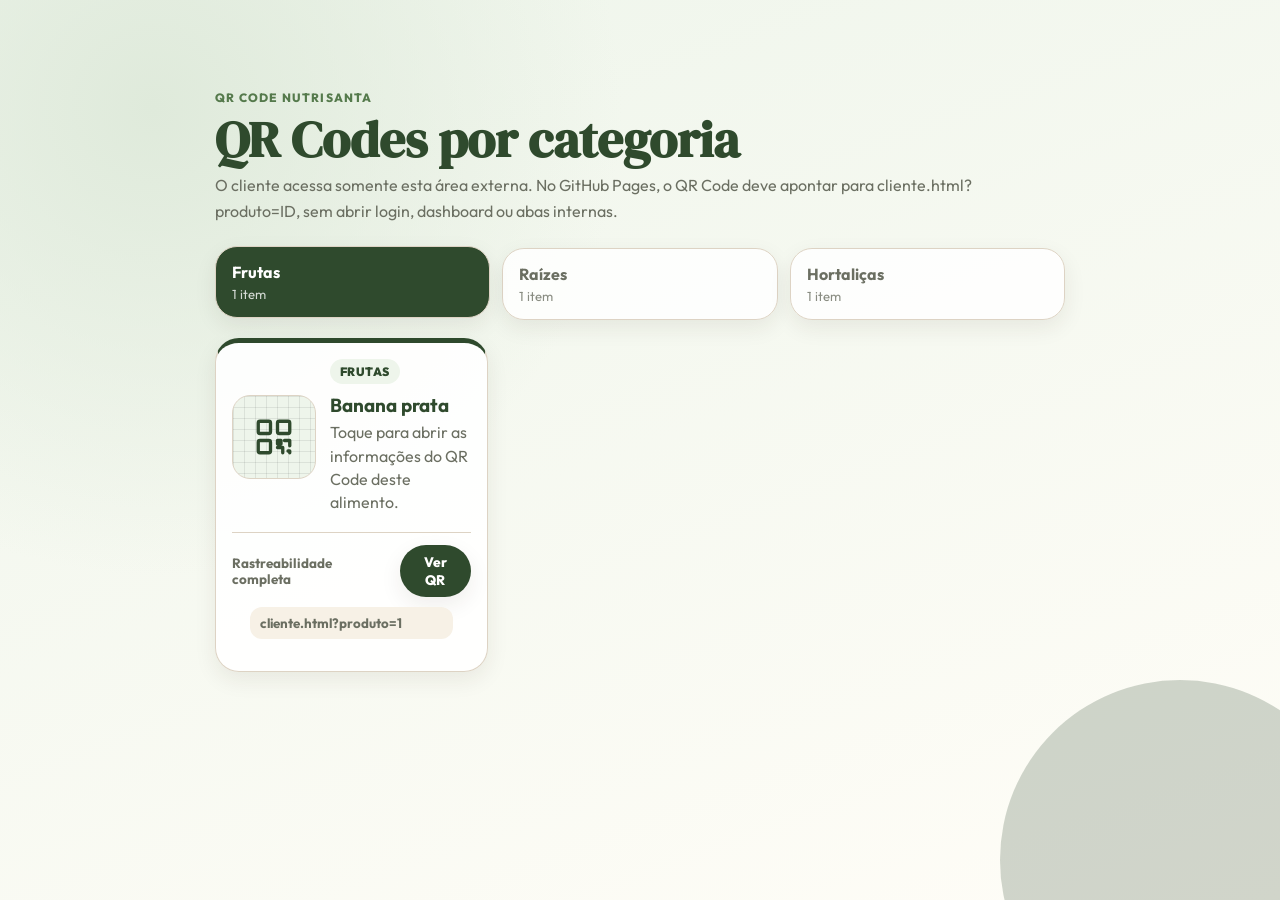
==== cliente.html @ 4ea7c249 "Add files via upload" ====
<!DOCTYPE html>
<html lang="pt-BR">
<head>
  <meta charset="UTF-8" />
  <meta name="viewport" content="width=device-width, initial-scale=1.0" />

  <title>NutriSanta | QR Code do Cliente</title>

  <link rel="preconnect" href="https://fonts.googleapis.com" />
  <link rel="preconnect" href="https://fonts.gstatic.com" crossorigin />
  <link href="https://fonts.googleapis.com/css2?family=DM+Serif+Display:ital@0;1&family=Outfit:wght@300;400;500;600;700;800&display=swap" rel="stylesheet" />

  <link rel="stylesheet" href="styles-github-final.css" />
  <script src="app-github-final.js" defer></script>
</head>

<body data-page="client">
  <!-- ÍCONES SVG INTERNOS -->
  <svg class="svg-sprite" aria-hidden="true">
    <symbol id="i-leaf" viewBox="0 0 24 24">
      <path d="M20.6 3.4C14.7 3.6 9.8 5.4 6.9 8.3c-2.4 2.4-3 5.6-1.8 8.2L3 18.6 4.4 20l2.1-2.1c2.6 1.2 5.8.6 8.2-1.8 2.9-2.9 4.7-7.8 4.9-13.7Z"/>
      <path d="M7 17c3-4 6.3-7 10.3-9.2"/>
    </symbol>

    <symbol id="i-user" viewBox="0 0 24 24">
      <path d="M20 21a8 8 0 0 0-16 0"/>
      <circle cx="12" cy="7" r="4"/>
    </symbol>

    <symbol id="i-clipboard" viewBox="0 0 24 24">
      <path d="M9 4h6a2 2 0 0 1 2 2v1h1a2 2 0 0 1 2 2v10a2 2 0 0 1-2 2H6a2 2 0 0 1-2-2V9a2 2 0 0 1 2-2h1V6a2 2 0 0 1 2-2Z"/>
      <path d="M9 4h6v4H9Z"/>
      <path d="M8 13h8M8 17h5"/>
    </symbol>

    <symbol id="i-store" viewBox="0 0 24 24">
      <path d="M4 10h16"/>
      <path d="M5 10l1-6h12l1 6"/>
      <path d="M6 10v10h12V10"/>
      <path d="M9 20v-6h6v6"/>
    </symbol>

    <symbol id="i-dashboard" viewBox="0 0 24 24">
      <rect x="3" y="3" width="8" height="8" rx="2"/>
      <rect x="13" y="3" width="8" height="5" rx="2"/>
      <rect x="13" y="10" width="8" height="11" rx="2"/>
      <rect x="3" y="13" width="8" height="8" rx="2"/>
    </symbol>

    <symbol id="i-plus" viewBox="0 0 24 24">
      <path d="M12 5v14M5 12h14"/>
    </symbol>

    <symbol id="i-book" viewBox="0 0 24 24">
      <path d="M4 19.5A2.5 2.5 0 0 1 6.5 17H20"/>
      <path d="M4 4.5A2.5 2.5 0 0 1 6.5 2H20v20H6.5A2.5 2.5 0 0 1 4 19.5Z"/>
    </symbol>

    <symbol id="i-check" viewBox="0 0 24 24">
      <path d="m20 6-11 11-5-5"/>
    </symbol>

    <symbol id="i-search" viewBox="0 0 24 24">
      <circle cx="11" cy="11" r="8"/>
      <path d="m21 21-4.3-4.3"/>
    </symbol>

    <symbol id="i-qr" viewBox="0 0 24 24">
      <rect x="3" y="3" width="7" height="7" rx="1"/>
      <rect x="14" y="3" width="7" height="7" rx="1"/>
      <rect x="3" y="14" width="7" height="7" rx="1"/>
      <path d="M14 14h2v2h-2ZM18 14h3v3M14 18h3v3M20 20h1v1"/>
    </symbol>

    <symbol id="i-map" viewBox="0 0 24 24">
      <path d="M21 10c0 6-9 12-9 12S3 16 3 10a9 9 0 1 1 18 0Z"/>
      <circle cx="12" cy="10" r="3"/>
    </symbol>

    <symbol id="i-edit" viewBox="0 0 24 24">
      <path d="M12 20h9"/>
      <path d="M16.5 3.5a2.1 2.1 0 0 1 3 3L7 19l-4 1 1-4Z"/>
    </symbol>

    <symbol id="i-image" viewBox="0 0 24 24">
      <rect x="3" y="5" width="18" height="14" rx="2"/>
      <circle cx="8" cy="10" r="2"/>
      <path d="m21 16-5-5L5 19"/>
    </symbol>

    <symbol id="i-arrow-left" viewBox="0 0 24 24">
      <path d="m12 19-7-7 7-7"/>
      <path d="M19 12H5"/>
    </symbol>

    <symbol id="i-upload" viewBox="0 0 24 24">
      <path d="M21 15v4a2 2 0 0 1-2 2H5a2 2 0 0 1-2-2v-4"/>
      <path d="m17 8-5-5-5 5"/>
      <path d="M12 3v12"/>
    </symbol>

    <symbol id="i-save" viewBox="0 0 24 24">
      <path d="M19 21H5a2 2 0 0 1-2-2V5a2 2 0 0 1 2-2h11l5 5v11a2 2 0 0 1-2 2Z"/>
      <path d="M17 21v-8H7v8"/>
      <path d="M7 3v5h8"/>
    </symbol>

    <symbol id="i-logout" viewBox="0 0 24 24">
      <path d="M9 21H5a2 2 0 0 1-2-2V5a2 2 0 0 1 2-2h4"/>
      <path d="m16 17 5-5-5-5"/>
      <path d="M21 12H9"/>
    </symbol>
  </svg>

  <!-- VISÃO CLIENTE / QR CODE -->
  <section id="clientView" class="screen client-view origin-tree">
    <div class="client-top-actions">
      <button type="button" id="backToAppFromClient" class="client-back-button">
        <svg><use href="#i-arrow-left"></use></svg>
        Voltar ao painel
      </button>

      <button type="button" id="backToClientList" class="client-back-button secondary hidden">
        Voltar à lista
      </button>
    </div>

    <main class="client-shell">
      <section id="clientListPanel" class="client-list-panel">
        <div class="page-heading compact-heading">
          <span class="eyebrow">QR Code NutriSanta</span>
          <h1>QR Codes por categoria</h1>
          <p>
            O cliente acessa somente esta área externa. No GitHub Pages, o QR Code deve apontar para cliente.html?produto=ID, sem abrir login, dashboard ou abas internas.
          </p>
        </div>

        <nav class="client-category-tabs" aria-label="Categorias de alimentos no mercado">
          <button type="button" class="client-category-tab active" data-client-category="Frutas">
            <strong>Frutas</strong>
            <span data-client-category-count>0 itens</span>
          </button>

          <button type="button" class="client-category-tab" data-client-category="Raízes">
            <strong>Raízes</strong>
            <span data-client-category-count>0 itens</span>
          </button>

          <button type="button" class="client-category-tab" data-client-category="Hortaliças">
            <strong>Hortaliças</strong>
            <span data-client-category-count>0 itens</span>
          </button>
        </nav>

        <div id="clientProductList" class="client-product-grid"></div>
      </section>

      <section id="clientDetailPanel" class="client-detail-panel hidden">
        <section class="client-hero">
          <div id="clientPhoto" class="client-photo"></div>

          <div>
            <span id="clientCategory" class="client-badge">Categoria</span>
            <h1 id="clientTitle">Alimento</h1>
            <p id="clientDescription">Descrição do produto selecionado.</p>
          </div>
        </section>

        <nav class="client-section-tabs">
          <button type="button" class="active" data-client-tab="info">
            Informações
          </button>

          <button type="button" data-client-tab="recipes">
            Receitas
          </button>
        </nav>

        <section id="clientInfoPanel" class="client-panel active">
          <div id="clientNutrition" class="nutrition-grid"></div>
          <div id="clientTraceability" class="trace-card"></div>
        </section>

        <section id="clientRecipesPanel" class="client-panel">
          <div id="clientRecipes" class="recipe-grid compact"></div>
        </section>
      </section>
    </main>
  </section>

  <div id="toast" class="toast hidden"></div>
</body>
</html>
---- styles-github-final.css ----
:root {
  --green-deep: #2f4a2d;
  --green: #557a4c;
  --green-soft: #dfeadb;
  --green-ghost: #eef5eb;

  --earth-deep: #6b4a2b;
  --earth: #9b6b43;
  --earth-soft: #ead7c1;
  --earth-ghost: #f6ecdf;

  --cream: #f7f1e6;
  --cream-2: #fffbf4;
  --surface: #ffffff;

  --text: #282a22;
  --muted: #6b6f62;
  --line: #ddd3c4;

  --danger: #a24035;
  --warning: #b87914;
  --success: #3f7b45;

  --shadow-sm: 0 8px 22px rgba(54, 42, 24, .08);
  --shadow-md: 0 18px 42px rgba(54, 42, 24, .13);

  --font-body: "Outfit", system-ui, sans-serif;
  --font-display: "DM Serif Display", Georgia, serif;
}

* {
  box-sizing: border-box;
}

html {
  scroll-behavior: smooth;
}

body {
  margin: 0;
  min-height: 100vh;
  font-family: var(--font-body);
  color: var(--text);
  background:
    radial-gradient(circle at top left, rgba(155, 107, 67, .18), transparent 30%),
    linear-gradient(135deg, var(--cream), #fff8ed);
}

button,
input,
select,
textarea {
  font: inherit;
}

button {
  cursor: pointer;
  border: 0;
}

textarea {
  resize: vertical;
  min-height: 118px;
}

img {
  max-width: 100%;
  display: block;
}

svg {
  width: 18px;
  height: 18px;
  fill: none;
  stroke: currentColor;
  stroke-width: 1.9;
  stroke-linecap: round;
  stroke-linejoin: round;
}

.svg-sprite {
  position: absolute;
  width: 0;
  height: 0;
  overflow: hidden;
}

.hidden {
  display: none !important;
}

.screen {
  display: none;
  min-height: 100vh;
}

.screen.active {
  display: flex;
}

.view {
  display: none;
}

.view.active {
  display: block;
}

.eyebrow {
  display: inline-block;
  color: var(--green);
  font-size: .75rem;
  letter-spacing: .1em;
  text-transform: uppercase;
  font-weight: 800;
}

.section-label {
  display: block;
  margin-bottom: 12px;
  color: var(--muted);
  font-weight: 800;
  font-size: .78rem;
  text-transform: uppercase;
  letter-spacing: .08em;
}

.btn {
  min-height: 43px;
  display: inline-flex;
  align-items: center;
  justify-content: center;
  gap: 8px;
  padding: 11px 18px;
  border-radius: 999px;
  font-weight: 800;
  transition: .2s ease;
  text-decoration: none;
}

.btn:hover {
  transform: translateY(-1px);
}

.btn-primary {
  background: var(--green-deep);
  color: #fff;
  box-shadow: var(--shadow-sm);
}

.btn-primary:hover {
  background: var(--green);
}

.btn-secondary {
  background: var(--cream);
  color: var(--green-deep);
  border: 1px solid var(--line);
}

.btn-ghost {
  background: transparent;
  color: var(--green-deep);
  border: 1px solid var(--line);
}

.btn-full {
  width: 100%;
}

.btn-sm {
  min-height: 34px;
  padding: 8px 13px;
  font-size: .86rem;
}

.icon-button {
  width: 40px;
  height: 40px;
  display: grid;
  place-items: center;
  border-radius: 50%;
  background: var(--cream);
  color: var(--text);
  font-size: 1.3rem;
}

.field {
  display: grid;
  gap: 7px;
  color: var(--muted);
  font-weight: 700;
  font-size: .88rem;
}

.field span,
.filter-label span {
  text-transform: uppercase;
  letter-spacing: .05em;
  font-size: .72rem;
}

.field input,
.field select,
.field textarea,
.form-select {
  width: 100%;
  border: 1.5px solid var(--line);
  background: var(--cream-2);
  border-radius: 14px;
  padding: 12px 14px;
  color: var(--text);
  outline: none;
  transition: .2s ease;
}

.field input:focus,
.field select:focus,
.field textarea:focus,
.form-select:focus {
  border-color: var(--green);
  box-shadow: 0 0 0 3px rgba(85, 122, 76, .16);
  background: #fff;
}

/* =========================
   LOGIN
========================= */

.login-view {
  align-items: center;
  justify-content: center;
  padding: 24px;
  background:
    radial-gradient(circle at 20% 20%, rgba(223, 234, 219, .22), transparent 32%),
    linear-gradient(145deg, #273f25, #3e6039 50%, #557a4c);
}

.login-card {
  width: min(860px, 100%);
  background: rgba(255, 255, 255, .92);
  border: 1px solid rgba(255, 255, 255, .35);
  border-radius: 34px;
  padding: 38px;
  box-shadow: var(--shadow-md);
  backdrop-filter: blur(12px);
}

.login-logo {
  text-align: center;
  max-width: 620px;
  margin: 0 auto 28px;
}

.brand-mark {
  width: 70px;
  height: 70px;
  display: inline-grid;
  place-items: center;
  margin-bottom: 16px;
  border-radius: 23px;
  background: linear-gradient(135deg, var(--green-deep), var(--green));
  color: #fff;
  box-shadow: var(--shadow-sm);
}

.brand-mark svg {
  width: 36px;
  height: 36px;
}

.login-logo h1 {
  margin: 8px 0;
  font-family: var(--font-display);
  color: var(--green-deep);
  font-size: clamp(2.4rem, 6vw, 4rem);
  line-height: 1;
}

.login-logo p {
  margin: 0;
  color: var(--muted);
  line-height: 1.6;
}

.login-form {
  display: grid;
  gap: 16px;
}

.login-roles {
  display: grid;
  grid-template-columns: repeat(3, 1fr);
  gap: 14px;
}

.role-card {
  display: grid;
  gap: 8px;
  text-align: left;
  padding: 18px;
  background: var(--surface);
  border: 2px solid var(--line);
  border-radius: 20px;
  color: var(--text);
  transition: .2s ease;
}

.role-card:hover,
.role-card.selected {
  border-color: var(--green);
  background: var(--green-ghost);
  transform: translateY(-2px);
}

.role-icon {
  width: 42px;
  height: 42px;
  display: grid;
  place-items: center;
  border-radius: 14px;
  color: var(--green-deep);
  background: var(--green-soft);
}

.role-card small {
  color: var(--muted);
  line-height: 1.4;
}

.login-fields {
  display: grid;
  grid-template-columns: 1fr 1fr;
  gap: 14px;
}

/* =========================
   APP
========================= */

.app-view {
  background: var(--cream);
}

.sidebar {
  position: fixed;
  inset: 0 auto 0 0;
  width: 250px;
  display: flex;
  flex-direction: column;
  background: var(--green-deep);
  color: #fff;
  z-index: 20;
}

.sidebar-brand {
  display: flex;
  gap: 12px;
  align-items: center;
  padding: 22px 20px;
  border-bottom: 1px solid rgba(255, 255, 255, .12);
}

.sidebar-mark {
  width: 38px;
  height: 38px;
  display: grid;
  place-items: center;
  border-radius: 13px;
  background: rgba(255, 255, 255, .12);
}

.sidebar-brand strong {
  display: block;
  font-family: var(--font-display);
  font-size: 1.25rem;
}

.sidebar-brand small {
  color: rgba(255, 255, 255, .55);
}

.sidebar-user {
  display: flex;
  gap: 10px;
  align-items: center;
  padding: 16px 20px;
  border-bottom: 1px solid rgba(255, 255, 255, .1);
}

.sidebar-avatar {
  width: 38px;
  height: 38px;
  display: grid;
  place-items: center;
  border-radius: 50%;
  background: var(--green);
  font-weight: 900;
}

.sidebar-user strong {
  display: block;
  font-size: .95rem;
}

.sidebar-user small {
  color: rgba(255, 255, 255, .55);
}

.sidebar-nav {
  flex: 1;
  overflow-y: auto;
  padding: 12px 10px;
}

.nav-section {
  display: block;
  padding: 12px 10px 6px;
  color: rgba(255, 255, 255, .35);
  font-size: .67rem;
  text-transform: uppercase;
  letter-spacing: .1em;
  font-weight: 900;
}

.nav-item {
  width: 100%;
  display: flex;
  align-items: center;
  gap: 10px;
  padding: 11px 10px;
  color: rgba(255, 255, 255, .74);
  background: transparent;
  border-radius: 13px;
  font-weight: 700;
  text-align: left;
  transition: .18s ease;
}

.nav-item:hover,
.nav-item.active {
  background: rgba(255, 255, 255, .13);
  color: #fff;
}

.nav-item.danger {
  color: #ffe4df;
}

.nav-badge {
  margin-left: auto;
  padding: 3px 8px;
  border-radius: 999px;
  background: var(--earth);
  color: #fff;
  font-size: .72rem;
}

.sidebar-footer {
  padding: 12px 10px;
  border-top: 1px solid rgba(255, 255, 255, .1);
}

.main-content {
  margin-left: 250px;
  min-height: 100vh;
  flex: 1;
}

.topbar {
  position: sticky;
  top: 0;
  z-index: 10;
  display: flex;
  justify-content: space-between;
  align-items: center;
  gap: 18px;
  padding: 16px 28px;
  background: rgba(255, 251, 244, .9);
  border-bottom: 1px solid var(--line);
  backdrop-filter: blur(14px);
}

.topbar h2 {
  margin: 4px 0 0;
  font-family: var(--font-display);
  font-size: 1.65rem;
}

.topbar-search,
.search-input {
  position: relative;
}

.topbar-search {
  width: min(340px, 45vw);
}

.topbar-search svg,
.search-input svg {
  position: absolute;
  left: 14px;
  top: 50%;
  transform: translateY(-50%);
  color: var(--muted);
}

.topbar-search input,
.search-input input {
  width: 100%;
  height: 45px;
  border: 1.5px solid var(--line);
  border-radius: 999px;
  background: var(--surface);
  padding: 0 15px 0 42px;
  outline: none;
}

.page {
  padding: 28px;
}

.page-actions {
  margin-bottom: 18px;
}

.page-heading {
  margin-bottom: 24px;
}

.page-heading h1 {
  margin: 8px 0;
  font-family: var(--font-display);
  color: var(--green-deep);
  font-size: clamp(2rem, 4vw, 3.2rem);
  line-height: 1;
}

.page-heading p {
  max-width: 780px;
  margin: 0;
  color: var(--muted);
  line-height: 1.6;
}

/* =========================
   DASHBOARD
========================= */

.metrics-grid {
  display: grid;
  grid-template-columns: repeat(4, 1fr);
  gap: 16px;
  margin-bottom: 22px;
}

.metric-card {
  padding: 20px;
  border-radius: 22px;
  background: var(--surface);
  border: 1px solid var(--line);
  box-shadow: var(--shadow-sm);
}

.metric-card strong {
  display: block;
  color: var(--green-deep);
  font-size: 2.4rem;
  line-height: 1;
}

.metric-card span {
  color: var(--muted);
}

.toolbar {
  display: flex;
  gap: 14px;
  align-items: center;
  margin-bottom: 22px;
  padding: 16px;
  background: rgba(255, 255, 255, .78);
  border: 1px solid var(--line);
  border-radius: 22px;
  box-shadow: var(--shadow-sm);
}

.search-input {
  flex: 1;
}

.toolbar .form-select {
  max-width: 260px;
}

/* =========================
   CARDS
========================= */

.items-grid {
  display: grid;
  grid-template-columns: repeat(3, 1fr);
  gap: 18px;
}

.item-card,
.recipe-card,
.review-card {
  overflow: hidden;
  background: var(--surface);
  border: 1px solid var(--line);
  border-radius: 24px;
  box-shadow: var(--shadow-sm);
}

.item-card {
  transition: .2s ease;
}

.item-card:hover {
  transform: translateY(-3px);
  box-shadow: var(--shadow-md);
}

.origin-tree {
  --origin-accent: var(--green-deep);
  --origin-soft: var(--green-soft);
  --origin-ghost: var(--green-ghost);
}

.origin-earth {
  --origin-accent: var(--earth-deep);
  --origin-soft: var(--earth-soft);
  --origin-ghost: var(--earth-ghost);
}

.origin-leaf {
  --origin-accent: #4f7d43;
  --origin-soft: #e7f0dc;
  --origin-ghost: #f3f8ec;
}

.item-card.origin-tree,
.item-card.origin-earth,
.item-card.origin-leaf {
  border-top: 5px solid var(--origin-accent);
}

.item-photo,
.product-placeholder {
  height: 160px;
  width: 100%;
  object-fit: cover;
  background: linear-gradient(135deg, var(--origin-ghost), var(--origin-soft));
}

.product-placeholder {
  display: grid;
  place-items: center;
  color: var(--origin-accent);
}

.product-placeholder svg {
  width: 54px;
  height: 54px;
  opacity: .55;
}

.item-body,
.recipe-body,
.review-body {
  padding: 18px;
}

.item-body h3,
.recipe-body h3,
.review-body h3 {
  margin: 0 0 8px;
  color: var(--origin-accent, var(--green-deep));
  font-size: 1.25rem;
}

.item-body p,
.recipe-body p,
.review-body p {
  margin: 0;
  color: var(--muted);
  line-height: 1.55;
}

.item-meta,
.recipe-meta {
  display: flex;
  flex-wrap: wrap;
  gap: 8px;
  margin: 14px 0;
}

.badge {
  display: inline-flex;
  align-items: center;
  gap: 5px;
  padding: 5px 10px;
  border-radius: 999px;
  background: var(--origin-ghost, var(--green-ghost));
  color: var(--origin-accent, var(--green-deep));
  font-size: .75rem;
  font-weight: 900;
  text-transform: uppercase;
  letter-spacing: .04em;
}

.badge.pending {
  background: #fff2cc;
  color: #805b00;
}

.badge.flag {
  background: #ffe6e2;
  color: var(--danger);
}

.item-actions,
.review-actions {
  display: flex;
  gap: 9px;
  padding: 0 18px 18px;
  flex-wrap: wrap;
}

.nutrition-row {
  display: grid;
  grid-template-columns: repeat(2, 1fr);
  gap: 8px;
  margin-top: 14px;
}

.nutrition-chip {
  padding: 10px;
  border-radius: 14px;
  background: var(--cream);
  border: 1px solid var(--line);
}

.nutrition-chip strong {
  display: block;
  color: var(--origin-accent, var(--green-deep));
}

.nutrition-chip span {
  color: var(--muted);
  font-size: .8rem;
}

.empty-state {
  grid-column: 1 / -1;
  padding: 30px;
  text-align: center;
  border: 1px dashed var(--line);
  border-radius: 24px;
  color: var(--muted);
  background: rgba(255, 255, 255, .55);
}

/* =========================
   FORMULÁRIOS
========================= */

.panel-form {
  max-width: 980px;
  background: rgba(255, 255, 255, .84);
  border: 1px solid var(--line);
  border-radius: 26px;
  padding: 24px;
  box-shadow: var(--shadow-sm);
}

.form-section {
  display: flex;
  align-items: center;
  gap: 10px;
  margin: 8px 0 16px;
  padding-bottom: 12px;
  border-bottom: 1px solid var(--line);
}

.form-section span {
  padding: 4px 8px;
  border-radius: 999px;
  background: var(--green-ghost);
  color: var(--green-deep);
  font-weight: 900;
  font-size: .75rem;
}

.form-section h3 {
  margin: 0;
  font-family: var(--font-display);
  color: var(--green-deep);
  font-size: 1.35rem;
}

.form-grid {
  display: grid;
  gap: 15px;
  margin-bottom: 24px;
}

.form-grid.two {
  grid-template-columns: repeat(2, 1fr);
}

.form-grid.three {
  grid-template-columns: repeat(3, 1fr);
}

.span-2 {
  grid-column: span 2;
}

.form-actions {
  display: flex;
  justify-content: flex-end;
  gap: 10px;
  margin-top: 18px;
  flex-wrap: wrap;
}

/* =========================
   UPLOAD DE IMAGEM
========================= */

.file-upload {
  min-height: 134px;
  border: 2px dashed var(--line);
  border-radius: 18px;
  background: var(--cream-2);
  display: grid;
  place-items: center;
  text-align: center;
  padding: 18px;
  position: relative;
  transition: .2s ease;
}

.file-upload:hover {
  border-color: var(--green);
  background: var(--green-ghost);
}

.file-upload input {
  position: absolute;
  inset: 0;
  opacity: 0;
  cursor: pointer;
  width: 100%;
  height: 100%;
}

.file-upload-icon {
  width: 44px;
  height: 44px;
  display: grid;
  place-items: center;
  border-radius: 14px;
  background: var(--green-soft);
  color: var(--green-deep);
}

.file-upload strong {
  color: var(--green-deep);
}

.file-upload small {
  color: var(--muted);
}

.image-preview {
  margin-top: 12px;
  border: 1px solid var(--line);
  border-radius: 18px;
  overflow: hidden;
  background: #fff;
}

.image-preview img {
  width: 100%;
  height: 190px;
  object-fit: cover;
}

/* =========================
   REVISÃO
========================= */

.review-list {
  display: grid;
  gap: 16px;
}

.review-card {
  display: grid;
  grid-template-columns: 1fr auto;
  gap: 16px;
  padding: 18px;
  align-items: center;
}

.review-body {
  padding: 0;
}

.review-actions {
  padding: 0;
  justify-content: flex-end;
}

.flag-list {
  display: flex;
  flex-wrap: wrap;
  gap: 7px;
  margin-top: 10px;
}

.flag-note {
  margin-top: 10px;
  padding: 10px 12px;
  border-radius: 14px;
  background: #fff4eb;
  color: var(--earth-deep);
  border: 1px solid var(--earth-soft);
  font-size: .9rem;
}

/* =========================
   RECEITAS
========================= */

.filter-label {
  display: grid;
  gap: 7px;
  min-width: 260px;
  color: var(--muted);
  font-weight: 800;
}

.recipe-grid {
  display: grid;
  grid-template-columns: repeat(3, 1fr);
  gap: 18px;
}

.recipe-card {
  display: flex;
  flex-direction: column;
  min-height: 100%;
  position: relative;
}

.recipe-card .recipe-photo {
  height: 185px;
  flex: none;
  background: linear-gradient(135deg, var(--origin-ghost, var(--earth-soft)), var(--origin-soft, var(--green-soft)));
  display: grid;
  place-items: center;
  color: var(--origin-accent, var(--earth-deep));
}

.recipe-card .recipe-photo img {
  width: 100%;
  height: 100%;
  object-fit: cover;
}

.recipe-card .recipe-photo svg {
  width: 48px;
  height: 48px;
  opacity: .6;
}

.recipe-card .recipe-body {
  position: relative;
  z-index: 1;
  flex: 1;
  background: var(--surface);
  color: var(--text);
}

.recipe-card details {
  margin-top: 12px;
  color: var(--muted);
}

.recipe-card summary {
  cursor: pointer;
  font-weight: 800;
  color: var(--origin-accent, var(--green-deep));
}

.recipe-card pre {
  white-space: pre-wrap;
  font-family: inherit;
  line-height: 1.55;
  color: var(--text);
  background: var(--cream);
  border: 1px solid var(--line);
  border-radius: 14px;
  padding: 10px;
}

.compact {
  grid-template-columns: 1fr;
}

/* =========================
   RASTREABILIDADE
========================= */

.traceability-summary {
  margin: -8px 0 22px;
}

.traceability-summary .summary-grid {
  display: grid;
  grid-template-columns: repeat(3, 1fr);
  gap: 12px;
}

.traceability-summary article {
  padding: 14px;
  border-radius: 16px;
  background: var(--cream-2);
  border: 1px solid var(--line);
}

.traceability-summary strong {
  display: block;
  color: var(--green-deep);
}

.traceability-summary span {
  color: var(--muted);
  font-size: .86rem;
}

.trace-status {
  display: inline-flex;
  align-items: center;
  padding: 5px 10px;
  border-radius: 999px;
  font-size: .76rem;
  font-weight: 900;
  letter-spacing: .04em;
  text-transform: uppercase;
  background: #fff2cc;
  color: #805b00;
}

.trace-status.complete {
  background: var(--green-ghost);
  color: var(--green-deep);
}

.map-workspace {
  margin-top: 10px;
  padding: 18px;
  border: 1px solid var(--line);
  border-radius: 22px;
  background: var(--cream-2);
}

.map-workspace-header {
  display: flex;
  align-items: center;
  justify-content: space-between;
  gap: 16px;
  margin-bottom: 14px;
}

.map-workspace h3 {
  margin: 5px 0 4px;
  color: var(--green-deep);
  font-family: var(--font-display);
  font-size: 1.4rem;
}

.map-workspace p {
  margin: 0;
  color: var(--muted);
}

.map-preview {
  min-height: 260px;
  border-radius: 18px;
  overflow: hidden;
  border: 1px solid var(--line);
  background: #fff;
  display: grid;
  place-items: center;
  color: var(--muted);
  text-align: center;
}

.map-preview iframe {
  width: 100%;
  height: 320px;
  border: 0;
  display: block;
}

.map-preview.empty {
  background: repeating-linear-gradient(
    45deg,
    #fff,
    #fff 12px,
    var(--cream) 12px,
    var(--cream) 24px
  );
}

/* =========================
   VISÃO CLIENTE / QR
========================= */

.client-view {
  --client-accent: var(--green-deep);
  --client-soft: var(--green-soft);
  --client-ghost: var(--green-ghost);

  position: relative;
  padding: 18px;
  align-items: flex-start;
  justify-content: center;
  overflow-x: hidden;
  background:
    radial-gradient(circle at 12% 12%, var(--client-soft), transparent 34%),
    linear-gradient(160deg, var(--client-ghost), #fffdf7);
}

.client-view::before {
  content: "";
  position: fixed;
  right: -80px;
  bottom: -140px;
  width: 360px;
  height: 360px;
  border-radius: 50%;
  background: color-mix(in srgb, var(--client-accent), transparent 78%);
  pointer-events: none;
  animation: floatBg 7s ease-in-out infinite alternate;
}

@keyframes floatBg {
  from {
    transform: translateY(0) scale(1);
  }

  to {
    transform: translateY(-18px) scale(1.04);
  }
}

.client-view.origin-tree {
  --client-accent: #2f4a2d;
  --client-soft: #dfeadb;
  --client-ghost: #eef5eb;
}

.client-view.origin-earth {
  --client-accent: #6b4a2b;
  --client-soft: #ead7c1;
  --client-ghost: #f6ecdf;
}

.client-view.origin-leaf {
  --client-accent: #4f7d43;
  --client-soft: #e7f0dc;
  --client-ghost: #f3f8ec;
}

.client-shell {
  width: min(850px, 100%);
  margin: 0 auto;
  position: relative;
  z-index: 1;
}

.client-top-actions {
  position: fixed;
  top: 18px;
  left: 18px;
  right: 18px;
  z-index: 30;
  display: flex;
  gap: 10px;
  justify-content: space-between;
  pointer-events: none;
}

.client-back-button {
  pointer-events: auto;
  min-height: 42px;
  display: inline-flex;
  align-items: center;
  gap: 8px;
  padding: 10px 16px;
  border-radius: 999px;
  background: rgba(255, 255, 255, .92);
  color: var(--client-accent);
  border: 1px solid var(--line);
  box-shadow: var(--shadow-sm);
  font-weight: 800;
  transition: .2s ease;
}

.client-back-button:hover {
  transform: translateY(-1px);
  background: var(--client-accent);
  color: #fff;
}

.client-back-button.secondary {
  margin-left: auto;
}

.compact-heading {
  padding-top: 68px;
}

.client-category-tabs {
  display: grid;
  grid-template-columns: repeat(3, 1fr);
  gap: 12px;
  margin: 0 0 18px;
}

.client-category-tab {
  min-height: 72px;
  display: grid;
  gap: 4px;
  align-content: center;
  padding: 12px 16px;
  border-radius: 22px;
  background: rgba(255, 255, 255, .82);
  color: var(--muted);
  border: 1px solid var(--line);
  box-shadow: var(--shadow-sm);
  text-align: left;
  transition: .2s ease;
}

.client-category-tab:hover,
.client-category-tab.active {
  transform: translateY(-2px);
  background: var(--client-accent);
  color: #fff;
}

.client-category-tab strong {
  font-size: 1rem;
}

.client-category-tab span {
  font-size: .82rem;
  opacity: .8;
}

.client-product-grid {
  display: grid;
  grid-template-columns: repeat(3, 1fr);
  gap: 16px;
}

.qr-card {
  display: flex;
  min-height: 100%;
  flex-direction: column;
  justify-content: space-between;
  gap: 18px;
  padding: 16px;
  border-radius: 24px;
  background: rgba(255, 255, 255, .9);
  border: 1px solid var(--line);
  box-shadow: var(--shadow-sm);
  cursor: pointer;
  transition: .2s ease;
}

.qr-card:hover {
  transform: translateY(-3px);
  box-shadow: var(--shadow-md);
}

.qr-card.origin-tree,
.qr-card.origin-earth,
.qr-card.origin-leaf {
  border-top: 5px solid var(--origin-accent);
}

.qr-card-main {
  display: grid;
  grid-template-columns: 84px 1fr;
  gap: 14px;
  align-items: center;
}

.qr-visual {
  width: 84px;
  height: 84px;
  display: grid;
  place-items: center;
  border-radius: 18px;
  background:
    linear-gradient(90deg, rgba(0, 0, 0, .08) 1px, transparent 1px),
    linear-gradient(rgba(0, 0, 0, .08) 1px, transparent 1px),
    var(--origin-ghost, var(--green-ghost));
  background-size: 11px 11px;
  color: var(--origin-accent, var(--green-deep));
  border: 1px solid var(--line);
}

.qr-visual svg {
  width: 42px;
  height: 42px;
}

.qr-card h3 {
  margin: 9px 0 4px;
  color: var(--origin-accent, var(--green-deep));
  font-size: 1.18rem;
}

.qr-card p {
  margin: 0;
  color: var(--muted);
  line-height: 1.45;
}

.qr-card-footer {
  display: flex;
  align-items: center;
  justify-content: space-between;
  gap: 10px;
  padding-top: 12px;
  border-top: 1px solid var(--line);
}

.qr-card-footer span {
  color: var(--muted);
  font-size: .84rem;
  font-weight: 700;
}

.client-detail-panel {
  padding-top: 68px;
}

.client-hero {
  display: grid;
  grid-template-columns: 180px 1fr;
  gap: 20px;
  align-items: center;
  padding: 20px;
  background: rgba(255, 255, 255, .9);
  border: 1px solid var(--line);
  border-radius: 30px;
  box-shadow: var(--shadow-md);
}

.client-photo {
  height: 170px;
  border-radius: 24px;
  overflow: hidden;
  background: linear-gradient(135deg, var(--client-soft), #fff);
  display: grid;
  place-items: center;
  color: var(--client-accent);
}

.client-photo img {
  width: 100%;
  height: 100%;
  object-fit: cover;
}

.client-photo svg {
  width: 60px;
  height: 60px;
  opacity: .6;
}

.client-badge {
  display: inline-flex;
  padding: 6px 12px;
  border-radius: 999px;
  color: #fff;
  background: var(--client-accent);
  font-weight: 900;
  font-size: .78rem;
  text-transform: uppercase;
  letter-spacing: .07em;
}

.client-hero h1 {
  margin: 12px 0 8px;
  font-family: var(--font-display);
  font-size: 2.5rem;
  color: var(--client-accent);
  line-height: 1;
}

.client-hero p {
  margin: 0;
  color: var(--muted);
  line-height: 1.6;
}

.client-section-tabs {
  display: flex;
  width: 100%;
  margin: 18px 0;
  padding: 7px;
  background: rgba(255, 255, 255, .78);
  border: 1px solid var(--line);
  border-radius: 999px;
  box-shadow: var(--shadow-sm);
}

.client-section-tabs button {
  flex: 1;
  width: 50%;
  min-height: 42px;
  border-radius: 999px;
  background: transparent;
  color: var(--muted);
  font-weight: 900;
}

.client-section-tabs button.active {
  background: var(--client-accent);
  color: #fff;
}

.client-panel {
  display: none;
}

.client-panel.active {
  display: block;
}

.nutrition-grid {
  display: grid;
  grid-template-columns: repeat(2, 1fr);
  gap: 12px;
}

.nutrition-item,
.trace-card {
  padding: 16px;
  border-radius: 18px;
  background: rgba(255, 255, 255, .88);
  border: 1px solid var(--line);
  box-shadow: var(--shadow-sm);
}

.nutrition-item strong {
  display: block;
  font-size: 1.2rem;
  color: var(--client-accent);
}

.nutrition-item span {
  color: var(--muted);
}

.trace-card {
  margin-top: 14px;
  color: var(--muted);
  line-height: 1.65;
}

.trace-card h3 {
  margin: 0 0 8px;
  color: var(--client-accent);
  font-family: var(--font-display);
}

.map-cta {
  margin-top: 14px;
  display: flex;
  align-items: center;
  gap: 12px;
  padding: 14px 16px;
  border-radius: 18px;
  color: #fff;
  background: linear-gradient(135deg, var(--client-accent), #1f2f1d);
  text-decoration: none;
  box-shadow: var(--shadow-sm);
  transition: .2s ease;
}

.map-cta:hover {
  transform: translateY(-2px);
  box-shadow: var(--shadow-md);
}

.map-cta svg {
  width: 24px;
  height: 24px;
  flex: none;
}

.map-cta strong {
  display: block;
  color: #fff;
}

.map-cta small {
  display: block;
  color: rgba(255, 255, 255, .78);
}

.client-list-panel .item-card {
  cursor: pointer;
}

/* =========================
   MODAL
========================= */

.modal {
  position: fixed;
  inset: 0;
  z-index: 60;
  display: grid;
  place-items: center;
  padding: 22px;
}

.modal-backdrop {
  position: absolute;
  inset: 0;
  background: rgba(25, 27, 20, .48);
  backdrop-filter: blur(4px);
}

.modal-card {
  position: relative;
  width: min(980px, 100%);
  max-height: 90vh;
  overflow: hidden;
  display: flex;
  flex-direction: column;
  border-radius: 28px;
  background: var(--surface);
  box-shadow: 0 30px 90px rgba(0, 0, 0, .25);
}

.modal-header {
  display: flex;
  justify-content: space-between;
  gap: 18px;
  align-items: center;
  padding: 20px 24px;
  border-bottom: 1px solid var(--line);
}

.modal-header h2 {
  margin: 4px 0 0;
  font-family: var(--font-display);
  color: var(--green-deep);
}

.modal-body {
  overflow-y: auto;
  padding: 24px;
}

.modal-body .panel-form {
  max-width: none;
  box-shadow: none;
  border: 0;
  padding: 0;
  background: transparent;
}

.toast {
  position: fixed;
  right: 22px;
  bottom: 22px;
  z-index: 80;
  padding: 13px 16px;
  border-radius: 16px;
  background: var(--green-deep);
  color: #fff;
  box-shadow: var(--shadow-md);
  font-weight: 800;
}

/* =========================
   RESPONSIVO
========================= */

@media (max-width: 980px) {
  .sidebar {
    width: 82px;
  }

  .sidebar-brand div:last-child,
  .sidebar-user div:last-child,
  .nav-section,
  .nav-item span:not(.nav-badge) {
    display: none;
  }

  .nav-item {
    justify-content: center;
  }

  .main-content {
    margin-left: 82px;
  }

  .metrics-grid,
  .items-grid,
  .recipe-grid,
  .client-product-grid {
    grid-template-columns: repeat(2, 1fr);
  }

  .form-grid.three {
    grid-template-columns: repeat(2, 1fr);
  }
}

@media (max-width: 720px) {
  .login-card {
    padding: 24px;
    border-radius: 24px;
  }

  .login-roles,
  .login-fields,
  .metrics-grid,
  .items-grid,
  .recipe-grid,
  .client-product-grid,
  .client-category-tabs,
  .form-grid.two,
  .form-grid.three,
  .nutrition-grid {
    grid-template-columns: 1fr;
  }

  .span-2 {
    grid-column: auto;
  }

  .sidebar {
    position: static;
    width: 100%;
    min-height: auto;
  }

  .app-view {
    flex-direction: column;
  }

  .main-content {
    margin-left: 0;
  }

  .sidebar-nav {
    display: flex;
    gap: 8px;
    overflow-x: auto;
    padding: 10px;
  }

  .nav-section {
    display: none;
  }

  .nav-item {
    white-space: nowrap;
    justify-content: flex-start;
    width: auto;
    flex: 0 0 auto;
  }

  .nav-item span:not(.nav-badge) {
    display: inline;
  }

  .sidebar-footer {
    display: none;
  }

  .topbar {
    align-items: flex-start;
    flex-direction: column;
  }

  .topbar-search {
    width: 100%;
  }

  .toolbar {
    flex-direction: column;
    align-items: stretch;
  }

  .toolbar .form-select {
    max-width: none;
  }

  .review-card {
    grid-template-columns: 1fr;
  }

  .client-top-actions {
    position: sticky;
    top: 10px;
    left: auto;
    right: auto;
    padding: 0 0 12px;
  }

  .compact-heading,
  .client-detail-panel {
    padding-top: 12px;
  }

  .client-hero,
  .qr-card-main {
    grid-template-columns: 1fr;
  }

  .qr-visual {
    width: 100%;
  }

  .client-photo {
    height: 220px;
  }

  .map-workspace-header {
    align-items: flex-start;
    flex-direction: column;
  }
}

/* =========================
   MODOS DE RASTREABILIDADE
========================= */

.traceability-mode-grid {
  display: grid;
  grid-template-columns: repeat(2, minmax(0, 1fr));
  gap: 16px;
  margin-bottom: 18px;
  max-width: 980px;
}

.traceability-mode-card {
  display: grid;
  gap: 8px;
  text-align: left;
  padding: 18px;
  border-radius: 22px;
  background: var(--surface);
  color: var(--text);
  border: 2px solid var(--line);
  box-shadow: var(--shadow-sm);
  transition: .2s ease;
}

.traceability-mode-card:hover,
.traceability-mode-card.active {
  transform: translateY(-2px);
  border-color: var(--green);
  background: var(--green-ghost);
}

.traceability-mode-card span {
  width: max-content;
  padding: 4px 9px;
  border-radius: 999px;
  background: var(--green-soft);
  color: var(--green-deep);
  font-size: .75rem;
  font-weight: 900;
}

.traceability-mode-card strong {
  color: var(--green-deep);
  font-size: 1.1rem;
}

.traceability-mode-card small {
  color: var(--muted);
  line-height: 1.45;
}

@media (max-width: 760px) {
  .traceability-mode-grid {
    grid-template-columns: 1fr;
  }
}

.qr-public-link {
  display: block;
  margin: -8px 18px 16px;
  padding: 8px 10px;
  border-radius: 12px;
  background: var(--cream);
  color: var(--muted);
  font-weight: 700;
  word-break: break-all;
}
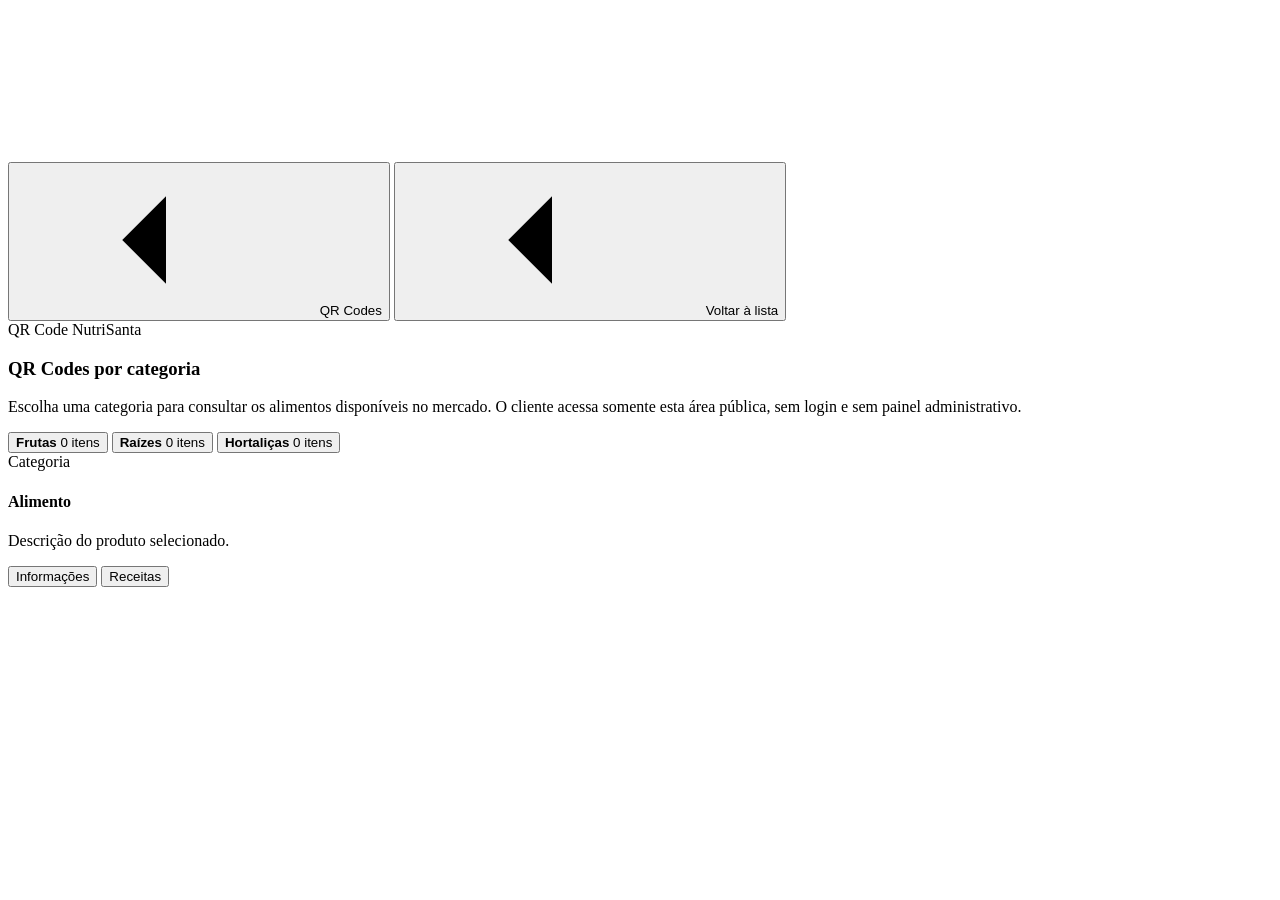
==== commit b70e27bf: "Update cliente.html" ====
--- a/cliente.html
+++ b/cliente.html
@@ -8,63 +8,19 @@
 
   <link rel="preconnect" href="https://fonts.googleapis.com" />
   <link rel="preconnect" href="https://fonts.gstatic.com" crossorigin />
-  <link href="https://fonts.googleapis.com/css2?family=DM+Serif+Display:ital@0;1&family=Outfit:wght@300;400;500;600;700;800&display=swap" rel="stylesheet" />
 
-  <link rel="stylesheet" href="styles-github-final.css" />
-  <script src="app-github-final.js" defer></script>
+  <link
+    href="https://fonts.googleapis.com/css2?family=DM+Serif+Display:ital@0;1&family=Outfit:wght@300;400;500;600;700;800&display=swap"
+    rel="stylesheet"
+  />
+
+  <link rel="stylesheet" href="styles.css" />
+  <script src="app.js" defer></script>
 </head>
 
 <body data-page="client">
-  <!-- ÍCONES SVG INTERNOS -->
+  <!-- ÍCONES SVG USADOS NA VISÃO DO CLIENTE -->
   <svg class="svg-sprite" aria-hidden="true">
-    <symbol id="i-leaf" viewBox="0 0 24 24">
-      <path d="M20.6 3.4C14.7 3.6 9.8 5.4 6.9 8.3c-2.4 2.4-3 5.6-1.8 8.2L3 18.6 4.4 20l2.1-2.1c2.6 1.2 5.8.6 8.2-1.8 2.9-2.9 4.7-7.8 4.9-13.7Z"/>
-      <path d="M7 17c3-4 6.3-7 10.3-9.2"/>
-    </symbol>
-
-    <symbol id="i-user" viewBox="0 0 24 24">
-      <path d="M20 21a8 8 0 0 0-16 0"/>
-      <circle cx="12" cy="7" r="4"/>
-    </symbol>
-
-    <symbol id="i-clipboard" viewBox="0 0 24 24">
-      <path d="M9 4h6a2 2 0 0 1 2 2v1h1a2 2 0 0 1 2 2v10a2 2 0 0 1-2 2H6a2 2 0 0 1-2-2V9a2 2 0 0 1 2-2h1V6a2 2 0 0 1 2-2Z"/>
-      <path d="M9 4h6v4H9Z"/>
-      <path d="M8 13h8M8 17h5"/>
-    </symbol>
-
-    <symbol id="i-store" viewBox="0 0 24 24">
-      <path d="M4 10h16"/>
-      <path d="M5 10l1-6h12l1 6"/>
-      <path d="M6 10v10h12V10"/>
-      <path d="M9 20v-6h6v6"/>
-    </symbol>
-
-    <symbol id="i-dashboard" viewBox="0 0 24 24">
-      <rect x="3" y="3" width="8" height="8" rx="2"/>
-      <rect x="13" y="3" width="8" height="5" rx="2"/>
-      <rect x="13" y="10" width="8" height="11" rx="2"/>
-      <rect x="3" y="13" width="8" height="8" rx="2"/>
-    </symbol>
-
-    <symbol id="i-plus" viewBox="0 0 24 24">
-      <path d="M12 5v14M5 12h14"/>
-    </symbol>
-
-    <symbol id="i-book" viewBox="0 0 24 24">
-      <path d="M4 19.5A2.5 2.5 0 0 1 6.5 17H20"/>
-      <path d="M4 4.5A2.5 2.5 0 0 1 6.5 2H20v20H6.5A2.5 2.5 0 0 1 4 19.5Z"/>
-    </symbol>
-
-    <symbol id="i-check" viewBox="0 0 24 24">
-      <path d="m20 6-11 11-5-5"/>
-    </symbol>
-
-    <symbol id="i-search" viewBox="0 0 24 24">
-      <circle cx="11" cy="11" r="8"/>
-      <path d="m21 21-4.3-4.3"/>
-    </symbol>
-
     <symbol id="i-qr" viewBox="0 0 24 24">
       <rect x="3" y="3" width="7" height="7" rx="1"/>
       <rect x="14" y="3" width="7" height="7" rx="1"/>
@@ -77,9 +33,9 @@
       <circle cx="12" cy="10" r="3"/>
     </symbol>
 
-    <symbol id="i-edit" viewBox="0 0 24 24">
-      <path d="M12 20h9"/>
-      <path d="M16.5 3.5a2.1 2.1 0 0 1 3 3L7 19l-4 1 1-4Z"/>
+    <symbol id="i-arrow-left" viewBox="0 0 24 24">
+      <path d="m12 19-7-7 7-7"/>
+      <path d="M19 12H5"/>
     </symbol>
 
     <symbol id="i-image" viewBox="0 0 24 24">
@@ -88,54 +44,41 @@
       <path d="m21 16-5-5L5 19"/>
     </symbol>
 
-    <symbol id="i-arrow-left" viewBox="0 0 24 24">
-      <path d="m12 19-7-7 7-7"/>
-      <path d="M19 12H5"/>
-    </symbol>
-
-    <symbol id="i-upload" viewBox="0 0 24 24">
-      <path d="M21 15v4a2 2 0 0 1-2 2H5a2 2 0 0 1-2-2v-4"/>
-      <path d="m17 8-5-5-5 5"/>
-      <path d="M12 3v12"/>
-    </symbol>
-
-    <symbol id="i-save" viewBox="0 0 24 24">
-      <path d="M19 21H5a2 2 0 0 1-2-2V5a2 2 0 0 1 2-2h11l5 5v11a2 2 0 0 1-2 2Z"/>
-      <path d="M17 21v-8H7v8"/>
-      <path d="M7 3v5h8"/>
-    </symbol>
-
-    <symbol id="i-logout" viewBox="0 0 24 24">
-      <path d="M9 21H5a2 2 0 0 1-2-2V5a2 2 0 0 1 2-2h4"/>
-      <path d="m16 17 5-5-5-5"/>
-      <path d="M21 12H9"/>
+    <symbol id="i-book" viewBox="0 0 24 24">
+      <path d="M4 19.5A2.5 2.5 0 0 1 6.5 17H20"/>
+      <path d="M4 4.5A2.5 2.5 0 0 1 6.5 2H20v20H6.5A2.5 2.5 0 0 1 4 19.5Z"/>
     </symbol>
   </svg>
 
-  <!-- VISÃO CLIENTE / QR CODE -->
-  <section id="clientView" class="screen client-view origin-tree">
+  <!-- TELA PÚBLICA DO CLIENTE -->
+  <section id="clientView" class="screen client-view origin-tree active">
     <div class="client-top-actions">
-      <button type="button" id="backToAppFromClient" class="client-back-button">
+      <button type="button" id="backToAppFromClient" class="client-back-button hidden">
         <svg><use href="#i-arrow-left"></use></svg>
-        Voltar ao painel
+        QR Codes
       </button>
 
       <button type="button" id="backToClientList" class="client-back-button secondary hidden">
+        <svg><use href="#i-arrow-left"></use></svg>
         Voltar à lista
       </button>
     </div>
 
     <main class="client-shell">
+      <!-- LISTA PÚBLICA DE QR CODES -->
       <section id="clientListPanel" class="client-list-panel">
         <div class="page-heading compact-heading">
           <span class="eyebrow">QR Code NutriSanta</span>
+
           <h1>QR Codes por categoria</h1>
+
           <p>
-            O cliente acessa somente esta área externa. No GitHub Pages, o QR Code deve apontar para cliente.html?produto=ID, sem abrir login, dashboard ou abas internas.
+            Escolha uma categoria para consultar os alimentos disponíveis no mercado.
+            O cliente acessa somente esta área pública, sem login e sem painel administrativo.
           </p>
         </div>
 
-        <nav class="client-category-tabs" aria-label="Categorias de alimentos no mercado">
+        <nav class="client-category-tabs" aria-label="Categorias de alimentos">
           <button type="button" class="client-category-tab active" data-client-category="Frutas">
             <strong>Frutas</strong>
             <span data-client-category-count>0 itens</span>
@@ -155,14 +98,19 @@
         <div id="clientProductList" class="client-product-grid"></div>
       </section>
 
+      <!-- DETALHE PÚBLICO DO PRODUTO -->
       <section id="clientDetailPanel" class="client-detail-panel hidden">
         <section class="client-hero">
           <div id="clientPhoto" class="client-photo"></div>
 
-          <div>
+          <div class="client-hero-content">
             <span id="clientCategory" class="client-badge">Categoria</span>
+
             <h1 id="clientTitle">Alimento</h1>
-            <p id="clientDescription">Descrição do produto selecionado.</p>
+
+            <p id="clientDescription">
+              Descrição do produto selecionado.
+            </p>
           </div>
         </section>
 
@@ -178,6 +126,7 @@
 
         <section id="clientInfoPanel" class="client-panel active">
           <div id="clientNutrition" class="nutrition-grid"></div>
+
           <div id="clientTraceability" class="trace-card"></div>
         </section>
 
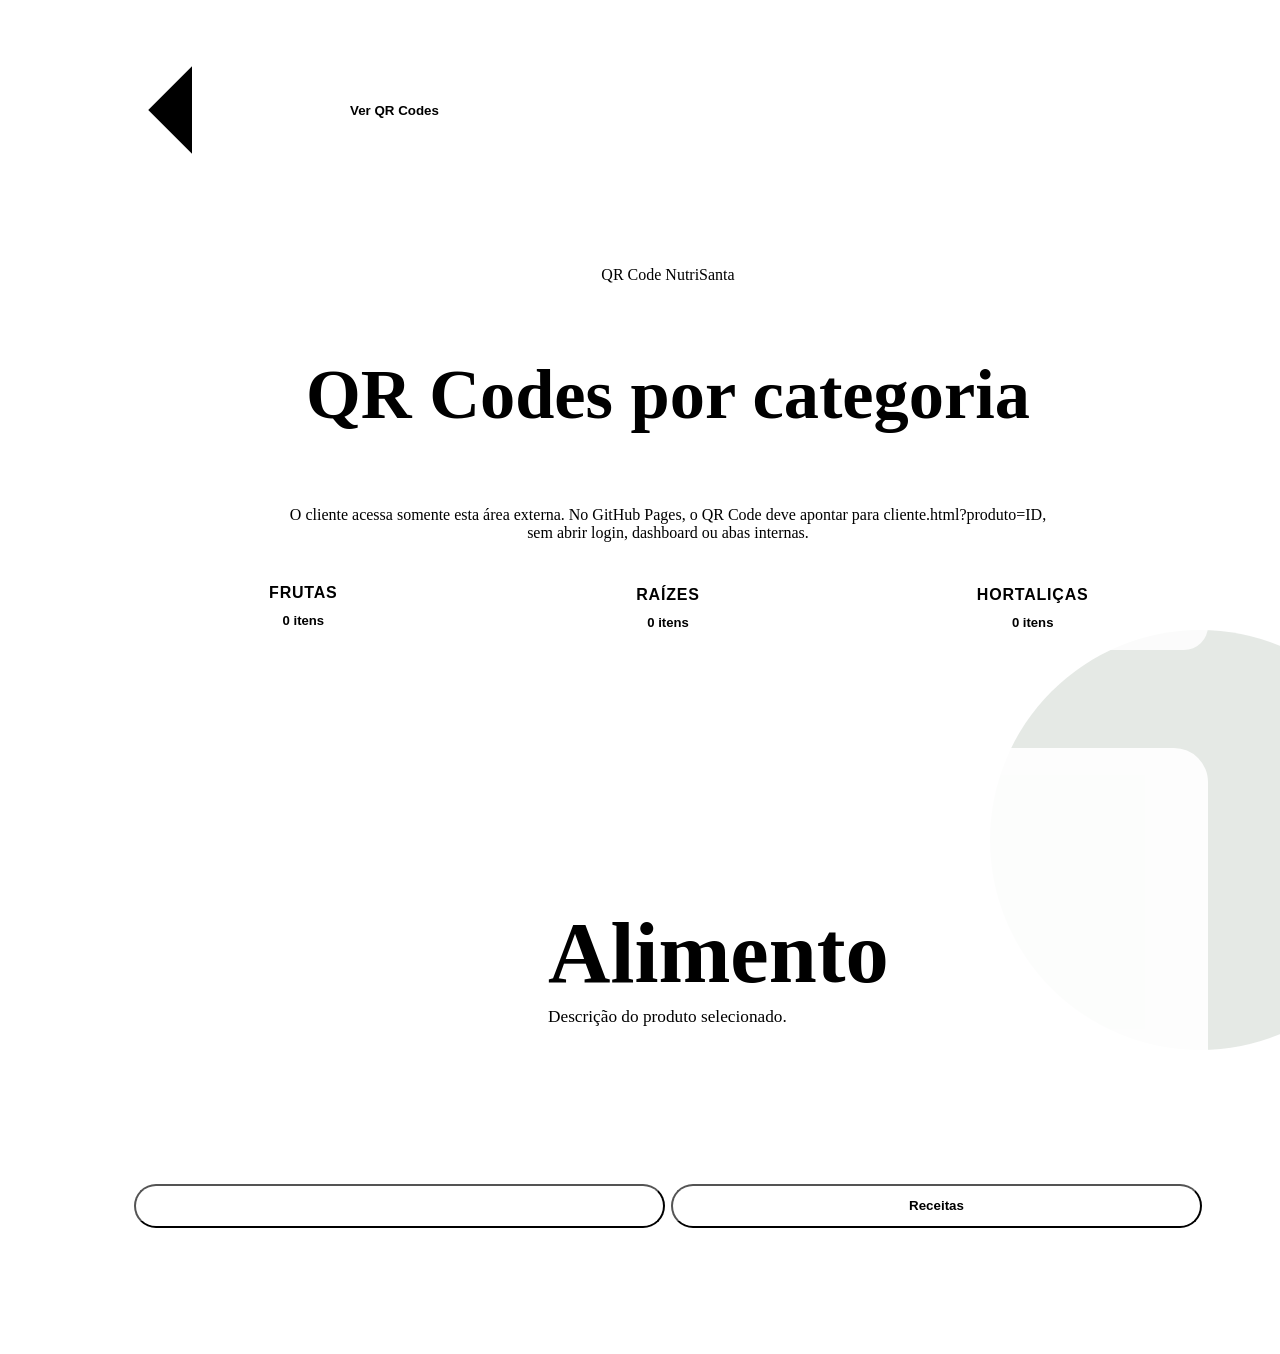
==== commit dd4057e7: "Update cliente.html" ====
--- a/cliente.html
+++ b/cliente.html
@@ -8,19 +8,63 @@
 
   <link rel="preconnect" href="https://fonts.googleapis.com" />
   <link rel="preconnect" href="https://fonts.gstatic.com" crossorigin />
-
-  <link
-    href="https://fonts.googleapis.com/css2?family=DM+Serif+Display:ital@0;1&family=Outfit:wght@300;400;500;600;700;800&display=swap"
-    rel="stylesheet"
-  />
+  <link href="https://fonts.googleapis.com/css2?family=DM+Serif+Display:ital@0;1&family=Outfit:wght@300;400;500;600;700;800&display=swap" rel="stylesheet" />
 
   <link rel="stylesheet" href="styles.css" />
   <script src="app.js" defer></script>
 </head>
 
 <body data-page="client">
-  <!-- ÍCONES SVG USADOS NA VISÃO DO CLIENTE -->
+  <!-- ÍCONES SVG INTERNOS -->
   <svg class="svg-sprite" aria-hidden="true">
+    <symbol id="i-leaf" viewBox="0 0 24 24">
+      <path d="M20.6 3.4C14.7 3.6 9.8 5.4 6.9 8.3c-2.4 2.4-3 5.6-1.8 8.2L3 18.6 4.4 20l2.1-2.1c2.6 1.2 5.8.6 8.2-1.8 2.9-2.9 4.7-7.8 4.9-13.7Z"/>
+      <path d="M7 17c3-4 6.3-7 10.3-9.2"/>
+    </symbol>
+
+    <symbol id="i-user" viewBox="0 0 24 24">
+      <path d="M20 21a8 8 0 0 0-16 0"/>
+      <circle cx="12" cy="7" r="4"/>
+    </symbol>
+
+    <symbol id="i-clipboard" viewBox="0 0 24 24">
+      <path d="M9 4h6a2 2 0 0 1 2 2v1h1a2 2 0 0 1 2 2v10a2 2 0 0 1-2 2H6a2 2 0 0 1-2-2V9a2 2 0 0 1 2-2h1V6a2 2 0 0 1 2-2Z"/>
+      <path d="M9 4h6v4H9Z"/>
+      <path d="M8 13h8M8 17h5"/>
+    </symbol>
+
+    <symbol id="i-store" viewBox="0 0 24 24">
+      <path d="M4 10h16"/>
+      <path d="M5 10l1-6h12l1 6"/>
+      <path d="M6 10v10h12V10"/>
+      <path d="M9 20v-6h6v6"/>
+    </symbol>
+
+    <symbol id="i-dashboard" viewBox="0 0 24 24">
+      <rect x="3" y="3" width="8" height="8" rx="2"/>
+      <rect x="13" y="3" width="8" height="5" rx="2"/>
+      <rect x="13" y="10" width="8" height="11" rx="2"/>
+      <rect x="3" y="13" width="8" height="8" rx="2"/>
+    </symbol>
+
+    <symbol id="i-plus" viewBox="0 0 24 24">
+      <path d="M12 5v14M5 12h14"/>
+    </symbol>
+
+    <symbol id="i-book" viewBox="0 0 24 24">
+      <path d="M4 19.5A2.5 2.5 0 0 1 6.5 17H20"/>
+      <path d="M4 4.5A2.5 2.5 0 0 1 6.5 2H20v20H6.5A2.5 2.5 0 0 1 4 19.5Z"/>
+    </symbol>
+
+    <symbol id="i-check" viewBox="0 0 24 24">
+      <path d="m20 6-11 11-5-5"/>
+    </symbol>
+
+    <symbol id="i-search" viewBox="0 0 24 24">
+      <circle cx="11" cy="11" r="8"/>
+      <path d="m21 21-4.3-4.3"/>
+    </symbol>
+
     <symbol id="i-qr" viewBox="0 0 24 24">
       <rect x="3" y="3" width="7" height="7" rx="1"/>
       <rect x="14" y="3" width="7" height="7" rx="1"/>
@@ -33,9 +77,9 @@
       <circle cx="12" cy="10" r="3"/>
     </symbol>
 
-    <symbol id="i-arrow-left" viewBox="0 0 24 24">
-      <path d="m12 19-7-7 7-7"/>
-      <path d="M19 12H5"/>
+    <symbol id="i-edit" viewBox="0 0 24 24">
+      <path d="M12 20h9"/>
+      <path d="M16.5 3.5a2.1 2.1 0 0 1 3 3L7 19l-4 1 1-4Z"/>
     </symbol>
 
     <symbol id="i-image" viewBox="0 0 24 24">
@@ -44,41 +88,54 @@
       <path d="m21 16-5-5L5 19"/>
     </symbol>
 
-    <symbol id="i-book" viewBox="0 0 24 24">
-      <path d="M4 19.5A2.5 2.5 0 0 1 6.5 17H20"/>
-      <path d="M4 4.5A2.5 2.5 0 0 1 6.5 2H20v20H6.5A2.5 2.5 0 0 1 4 19.5Z"/>
+    <symbol id="i-arrow-left" viewBox="0 0 24 24">
+      <path d="m12 19-7-7 7-7"/>
+      <path d="M19 12H5"/>
+    </symbol>
+
+    <symbol id="i-upload" viewBox="0 0 24 24">
+      <path d="M21 15v4a2 2 0 0 1-2 2H5a2 2 0 0 1-2-2v-4"/>
+      <path d="m17 8-5-5-5 5"/>
+      <path d="M12 3v12"/>
+    </symbol>
+
+    <symbol id="i-save" viewBox="0 0 24 24">
+      <path d="M19 21H5a2 2 0 0 1-2-2V5a2 2 0 0 1 2-2h11l5 5v11a2 2 0 0 1-2 2Z"/>
+      <path d="M17 21v-8H7v8"/>
+      <path d="M7 3v5h8"/>
+    </symbol>
+
+    <symbol id="i-logout" viewBox="0 0 24 24">
+      <path d="M9 21H5a2 2 0 0 1-2-2V5a2 2 0 0 1 2-2h4"/>
+      <path d="m16 17 5-5-5-5"/>
+      <path d="M21 12H9"/>
     </symbol>
   </svg>
 
-  <!-- TELA PÚBLICA DO CLIENTE -->
-  <section id="clientView" class="screen client-view origin-tree active">
+  <!-- VISÃO CLIENTE / QR CODE -->
+  <section id="clientView" class="screen client-view origin-tree">
     <div class="client-top-actions">
-      <button type="button" id="backToAppFromClient" class="client-back-button hidden">
+      <button type="button" id="backToAppFromClient" class="client-back-button">
         <svg><use href="#i-arrow-left"></use></svg>
-        QR Codes
+        Ver QR Codes
       </button>
 
       <button type="button" id="backToClientList" class="client-back-button secondary hidden">
-        <svg><use href="#i-arrow-left"></use></svg>
         Voltar à lista
       </button>
     </div>
 
     <main class="client-shell">
-      <!-- LISTA PÚBLICA DE QR CODES -->
       <section id="clientListPanel" class="client-list-panel">
         <div class="page-heading compact-heading">
           <span class="eyebrow">QR Code NutriSanta</span>
-
           <h1>QR Codes por categoria</h1>
-
           <p>
-            Escolha uma categoria para consultar os alimentos disponíveis no mercado.
-            O cliente acessa somente esta área pública, sem login e sem painel administrativo.
+            O cliente acessa somente esta área externa. No GitHub Pages, o QR Code deve apontar para cliente.html?produto=ID, sem abrir login, dashboard ou abas internas.
           </p>
         </div>
 
-        <nav class="client-category-tabs" aria-label="Categorias de alimentos">
+        <nav class="client-category-tabs" aria-label="Categorias de alimentos no mercado">
           <button type="button" class="client-category-tab active" data-client-category="Frutas">
             <strong>Frutas</strong>
             <span data-client-category-count>0 itens</span>
@@ -98,19 +155,14 @@
         <div id="clientProductList" class="client-product-grid"></div>
       </section>
 
-      <!-- DETALHE PÚBLICO DO PRODUTO -->
       <section id="clientDetailPanel" class="client-detail-panel hidden">
         <section class="client-hero">
           <div id="clientPhoto" class="client-photo"></div>
 
-          <div class="client-hero-content">
+          <div>
             <span id="clientCategory" class="client-badge">Categoria</span>
-
             <h1 id="clientTitle">Alimento</h1>
-
-            <p id="clientDescription">
-              Descrição do produto selecionado.
-            </p>
+            <p id="clientDescription">Descrição do produto selecionado.</p>
           </div>
         </section>
 
@@ -126,7 +178,6 @@
 
         <section id="clientInfoPanel" class="client-panel active">
           <div id="clientNutrition" class="nutrition-grid"></div>
-
           <div id="clientTraceability" class="trace-card"></div>
         </section>
 
--- a/styles.css
+++ b/styles.css
@@ -0,0 +1,708 @@
+/* =========================================================
+   VISÃO PÚBLICA DO CLIENTE / QR CODE
+========================================================= */
+
+.client-view {
+  position: relative;
+  width: 100%;
+  min-height: 100vh;
+  padding: 28px;
+  align-items: flex-start;
+  justify-content: center;
+  overflow-x: hidden;
+  background:
+    radial-gradient(circle at top left, rgba(85, 122, 76, .16), transparent 35%),
+    linear-gradient(135deg, var(--cream), #fffaf1);
+}
+
+.client-view::before {
+  content: "";
+  position: fixed;
+  width: 420px;
+  height: 420px;
+  right: -130px;
+  bottom: -150px;
+  border-radius: 50%;
+  background: rgba(47, 74, 45, .12);
+  pointer-events: none;
+}
+
+.client-shell {
+  position: relative;
+  z-index: 2;
+  width: min(1080px, 100%);
+  margin: 0 auto;
+}
+
+.client-top-actions {
+  position: fixed;
+  top: 24px;
+  left: 24px;
+  z-index: 40;
+  display: flex;
+  gap: 10px;
+  align-items: center;
+}
+
+.client-back-button {
+  min-height: 46px;
+  display: inline-flex;
+  align-items: center;
+  justify-content: center;
+  gap: 8px;
+  padding: 11px 18px;
+  border-radius: 999px;
+  background: rgba(255, 255, 255, .9);
+  color: var(--green-deep);
+  border: 1px solid var(--line);
+  box-shadow: var(--shadow-sm);
+  font-weight: 900;
+  transition: .2s ease;
+}
+
+.client-back-button:hover {
+  transform: translateY(-1px);
+  background: #fff;
+}
+
+.client-back-button.secondary {
+  background: var(--green-deep);
+  color: #fff;
+  border-color: var(--green-deep);
+}
+
+.compact-heading {
+  max-width: 760px;
+  margin: 76px auto 24px;
+  text-align: center;
+}
+
+.compact-heading h1 {
+  font-size: clamp(2.2rem, 6vw, 4.4rem);
+}
+
+.client-list-panel,
+.client-detail-panel {
+  width: 100%;
+}
+
+/* =========================================================
+   ABAS DE CATEGORIA DO CLIENTE
+========================================================= */
+
+.client-category-tabs {
+  display: grid;
+  grid-template-columns: repeat(3, 1fr);
+  gap: 14px;
+  margin-bottom: 22px;
+}
+
+.client-category-tab {
+  min-height: 84px;
+  display: grid;
+  place-items: center;
+  gap: 4px;
+  padding: 16px;
+  border-radius: 24px;
+  background: rgba(255, 255, 255, .82);
+  border: 2px solid var(--line);
+  box-shadow: var(--shadow-sm);
+  color: var(--green-deep);
+  transition: .2s ease;
+}
+
+.client-category-tab:hover,
+.client-category-tab.active {
+  transform: translateY(-2px);
+  border-color: var(--green);
+  background: var(--green-ghost);
+}
+
+.client-category-tab strong {
+  font-size: 1rem;
+  text-transform: uppercase;
+  letter-spacing: .05em;
+}
+
+.client-category-tab span {
+  color: var(--muted);
+  font-size: .82rem;
+  font-weight: 800;
+}
+
+/* =========================================================
+   CARDS DE QR CODE
+========================================================= */
+
+.client-product-grid {
+  display: grid;
+  grid-template-columns: repeat(3, 1fr);
+  gap: 18px;
+}
+
+.qr-card {
+  display: grid;
+  gap: 16px;
+  padding: 18px;
+  border-radius: 26px;
+  background: rgba(255, 255, 255, .9);
+  border: 1px solid var(--line);
+  box-shadow: var(--shadow-sm);
+  cursor: pointer;
+  transition: .2s ease;
+}
+
+.qr-card:hover {
+  transform: translateY(-3px);
+  box-shadow: var(--shadow-md);
+}
+
+.qr-card-main {
+  display: grid;
+  grid-template-columns: 86px 1fr;
+  gap: 14px;
+  align-items: center;
+}
+
+.qr-visual {
+  width: 86px;
+  height: 86px;
+  display: grid;
+  place-items: center;
+  border-radius: 22px;
+  background:
+    linear-gradient(90deg, currentColor 10%, transparent 10% 20%, currentColor 20% 30%, transparent 30% 40%, currentColor 40% 50%, transparent 50% 60%, currentColor 60% 70%, transparent 70% 80%, currentColor 80% 90%, transparent 90%),
+    linear-gradient(0deg, currentColor 10%, transparent 10% 20%, currentColor 20% 30%, transparent 30% 40%, currentColor 40% 50%, transparent 50% 60%, currentColor 60% 70%, transparent 70% 80%, currentColor 80% 90%, transparent 90%);
+  color: var(--origin-accent, var(--green-deep));
+  background-color: var(--origin-ghost, var(--green-ghost));
+  border: 8px solid var(--origin-ghost, var(--green-ghost));
+}
+
+.qr-visual svg {
+  width: 42px;
+  height: 42px;
+  padding: 8px;
+  border-radius: 12px;
+  background: #fff;
+  color: var(--origin-accent, var(--green-deep));
+}
+
+.qr-card h3 {
+  margin: 10px 0 4px;
+  color: var(--origin-accent, var(--green-deep));
+  font-family: var(--font-display);
+  font-size: 1.55rem;
+  line-height: 1;
+}
+
+.qr-card p {
+  margin: 0;
+  color: var(--muted);
+  line-height: 1.45;
+}
+
+.qr-card-footer {
+  display: flex;
+  justify-content: space-between;
+  gap: 10px;
+  align-items: center;
+  padding-top: 12px;
+  border-top: 1px solid var(--line);
+}
+
+.qr-card-footer span {
+  color: var(--muted);
+  font-size: .86rem;
+  font-weight: 800;
+}
+
+.qr-public-link {
+  padding: 9px 10px;
+  border-radius: 14px;
+  background: var(--cream);
+  color: var(--muted);
+  font-size: .78rem;
+  word-break: break-all;
+}
+
+/* =========================================================
+   DETALHE DO PRODUTO NO CLIENTE
+========================================================= */
+
+.client-hero {
+  display: grid;
+  grid-template-columns: minmax(260px, 370px) 1fr;
+  gap: 26px;
+  align-items: center;
+  padding: 24px;
+  margin-top: 76px;
+  border-radius: 34px;
+  background: rgba(255, 255, 255, .9);
+  border: 1px solid var(--line);
+  box-shadow: var(--shadow-md);
+}
+
+.client-photo {
+  width: 100%;
+  height: 360px;
+  overflow: hidden;
+  border-radius: 28px;
+  background: linear-gradient(135deg, var(--origin-ghost, var(--green-ghost)), var(--origin-soft, var(--green-soft)));
+}
+
+.client-photo img {
+  width: 100%;
+  height: 100%;
+  object-fit: cover;
+}
+
+.client-photo .product-placeholder {
+  width: 100%;
+  height: 100%;
+}
+
+.client-badge {
+  display: inline-flex;
+  width: fit-content;
+  margin-bottom: 14px;
+  padding: 7px 15px;
+  border-radius: 999px;
+  background: var(--origin-accent, var(--green-deep));
+  color: #fff;
+  font-size: .78rem;
+  font-weight: 900;
+  text-transform: uppercase;
+  letter-spacing: .06em;
+}
+
+.client-hero h1 {
+  margin: 0 0 10px;
+  color: var(--origin-accent, var(--green-deep));
+  font-family: var(--font-display);
+  font-size: clamp(3rem, 7vw, 5.4rem);
+  line-height: .9;
+}
+
+.client-hero p {
+  max-width: 620px;
+  margin: 0;
+  color: var(--muted);
+  font-size: 1.08rem;
+  line-height: 1.7;
+}
+
+/* =========================================================
+   ABAS INFORMAÇÕES / RECEITAS
+========================================================= */
+
+.client-section-tabs {
+  display: grid;
+  grid-template-columns: repeat(2, 1fr);
+  gap: 6px;
+  margin: 22px 0;
+  padding: 6px;
+  border-radius: 999px;
+  background: rgba(255, 255, 255, .75);
+  border: 1px solid var(--line);
+  box-shadow: var(--shadow-sm);
+}
+
+.client-section-tabs button {
+  min-height: 44px;
+  border-radius: 999px;
+  background: transparent;
+  color: var(--muted);
+  font-weight: 900;
+  transition: .2s ease;
+}
+
+.client-section-tabs button.active {
+  background: var(--green-deep);
+  color: #fff;
+}
+
+.client-panel {
+  display: none;
+}
+
+.client-panel.active {
+  display: block;
+}
+
+/* =========================================================
+   INFORMAÇÕES NUTRICIONAIS E RASTREABILIDADE
+========================================================= */
+
+.nutrition-grid {
+  display: grid;
+  grid-template-columns: repeat(4, 1fr);
+  gap: 14px;
+  margin-bottom: 18px;
+}
+
+.nutrition-grid .nutrition-chip {
+  min-height: 86px;
+  display: grid;
+  align-content: center;
+  background: rgba(255, 255, 255, .9);
+  box-shadow: var(--shadow-sm);
+}
+
+.trace-card {
+  display: grid;
+  gap: 14px;
+  padding: 22px;
+  border-radius: 26px;
+  background: rgba(255, 255, 255, .9);
+  border: 1px solid var(--line);
+  box-shadow: var(--shadow-sm);
+}
+
+.trace-card h3 {
+  margin: 0;
+  color: var(--green-deep);
+  font-family: var(--font-display);
+  font-size: 1.6rem;
+}
+
+.trace-grid {
+  display: grid;
+  grid-template-columns: repeat(3, 1fr);
+  gap: 13px;
+}
+
+.trace-item {
+  padding: 14px;
+  border-radius: 18px;
+  background: var(--cream);
+  border: 1px solid var(--line);
+}
+
+.trace-item strong {
+  display: block;
+  color: var(--green-deep);
+  font-size: .88rem;
+  text-transform: uppercase;
+  letter-spacing: .04em;
+}
+
+.trace-item span {
+  display: block;
+  margin-top: 4px;
+  color: var(--muted);
+  line-height: 1.45;
+}
+
+.map-cta {
+  display: flex;
+  align-items: center;
+  gap: 12px;
+  margin-top: 4px;
+  padding: 16px;
+  border-radius: 20px;
+  background: var(--green-ghost);
+  color: var(--green-deep);
+  text-decoration: none;
+  font-weight: 900;
+  border: 1px solid var(--green-soft);
+}
+
+.map-cta svg {
+  width: 24px;
+  height: 24px;
+}
+
+/* =========================================================
+   RECEITAS COMPACTAS NA VISÃO CLIENTE
+========================================================= */
+
+.recipe-grid.compact {
+  grid-template-columns: repeat(2, 1fr);
+}
+
+.recipe-grid.compact .recipe-card {
+  min-height: auto;
+}
+
+.recipe-grid.compact .recipe-card .recipe-photo {
+  height: 160px;
+}
+
+/* =========================================================
+   CORREÇÃO FINAL DO RESPONSIVO MOBILE - VISÃO CLIENTE / QR
+========================================================= */
+
+html,
+body {
+  max-width: 100%;
+  overflow-x: hidden;
+}
+
+.client-view,
+.client-shell,
+.client-list-panel,
+.client-detail-panel,
+.client-hero,
+.client-hero > div {
+  min-width: 0;
+  max-width: 100%;
+}
+
+.client-hero h1,
+.client-hero p,
+.qr-card h3,
+.qr-card p {
+  overflow-wrap: anywhere;
+}
+
+@media (max-width: 980px) {
+  .client-product-grid {
+    grid-template-columns: repeat(2, 1fr);
+  }
+
+  .nutrition-grid {
+    grid-template-columns: repeat(2, 1fr);
+  }
+
+  .trace-grid {
+    grid-template-columns: repeat(2, 1fr);
+  }
+
+  .client-hero {
+    grid-template-columns: 300px 1fr;
+  }
+}
+
+@media (max-width: 760px) {
+  .client-view {
+    display: block !important;
+    width: 100%;
+    min-height: 100svh;
+    padding: 12px;
+    align-items: stretch;
+  }
+
+  .client-view::before {
+    width: 240px;
+    height: 240px;
+    right: -95px;
+    bottom: -80px;
+    opacity: .65;
+  }
+
+  .client-shell {
+    width: 100%;
+    max-width: 100%;
+    margin: 0;
+  }
+
+  .client-top-actions {
+    position: sticky;
+    top: 0;
+    left: 0;
+    right: 0;
+    z-index: 50;
+    width: 100%;
+    display: flex;
+    flex-wrap: nowrap;
+    justify-content: flex-start;
+    gap: 8px;
+    padding: 8px 0 12px;
+    margin: 0;
+    background: linear-gradient(
+      180deg,
+      rgba(247, 241, 230, .96),
+      rgba(247, 241, 230, .72),
+      transparent
+    );
+    backdrop-filter: blur(8px);
+    pointer-events: auto;
+  }
+
+  .client-back-button {
+    min-height: 38px;
+    max-width: 100%;
+    flex: 0 1 auto;
+    padding: 8px 12px;
+    border-radius: 999px;
+    font-size: .86rem;
+    line-height: 1;
+    white-space: nowrap;
+  }
+
+  .client-back-button svg {
+    width: 16px;
+    height: 16px;
+    flex: none;
+  }
+
+  .client-back-button.secondary {
+    margin-left: 0;
+  }
+
+  .compact-heading {
+    margin: 8px 0 18px;
+    padding-top: 8px;
+    text-align: left;
+  }
+
+  .compact-heading h1 {
+    font-size: 2.3rem;
+  }
+
+  .compact-heading p {
+    font-size: .96rem;
+  }
+
+  .client-category-tabs {
+    grid-template-columns: repeat(3, minmax(0, 1fr));
+    gap: 8px;
+    overflow-x: auto;
+    padding-bottom: 4px;
+  }
+
+  .client-category-tab {
+    min-height: 58px;
+    padding: 10px;
+    border-radius: 18px;
+    text-align: center;
+  }
+
+  .client-category-tab strong {
+    font-size: .82rem;
+  }
+
+  .client-category-tab span {
+    font-size: .7rem;
+  }
+
+  .client-product-grid {
+    grid-template-columns: 1fr;
+    gap: 12px;
+  }
+
+  .qr-card {
+    padding: 14px;
+    border-radius: 20px;
+  }
+
+  .qr-card-main {
+    grid-template-columns: 64px minmax(0, 1fr);
+    gap: 12px;
+  }
+
+  .qr-visual {
+    width: 64px;
+    height: 64px;
+  }
+
+  .qr-visual svg {
+    width: 32px;
+    height: 32px;
+  }
+
+  .qr-card h3 {
+    font-size: 1.35rem;
+  }
+
+  .qr-card-footer {
+    align-items: flex-start;
+    flex-direction: column;
+  }
+
+  .client-detail-panel {
+    padding-top: 8px;
+  }
+
+  .client-hero {
+    width: 100%;
+    display: grid;
+    grid-template-columns: 1fr !important;
+    gap: 14px;
+    padding: 14px;
+    margin-top: 0;
+    border-radius: 24px;
+    overflow: hidden;
+  }
+
+  .client-photo {
+    width: 100%;
+    height: clamp(190px, 58vw, 250px);
+    border-radius: 20px;
+  }
+
+  .client-hero h1 {
+    max-width: 100%;
+    margin: 10px 0 6px;
+    font-size: clamp(2rem, 12vw, 3rem);
+    line-height: .95;
+  }
+
+  .client-hero p {
+    font-size: .98rem;
+    line-height: 1.55;
+  }
+
+  .client-section-tabs {
+    margin: 14px 0;
+    padding: 5px;
+    border-radius: 18px;
+    overflow: hidden;
+  }
+
+  .client-section-tabs button {
+    min-width: 0;
+    width: auto;
+    padding: 0 8px;
+    font-size: .88rem;
+  }
+
+  .nutrition-grid {
+    grid-template-columns: 1fr;
+    gap: 10px;
+  }
+
+  .trace-grid {
+    grid-template-columns: 1fr;
+  }
+
+  .trace-card {
+    padding: 16px;
+    border-radius: 22px;
+  }
+
+  .map-cta {
+    align-items: flex-start;
+  }
+
+  .recipe-grid.compact {
+    grid-template-columns: 1fr;
+  }
+}
+
+@media (max-width: 420px) {
+  .client-view {
+    padding: 10px;
+  }
+
+  .client-top-actions {
+    gap: 6px;
+  }
+
+  .client-back-button {
+    padding: 8px 10px;
+    font-size: .78rem;
+  }
+
+  .client-photo {
+    height: 205px;
+  }
+
+  .client-hero h1 {
+    font-size: 2.25rem;
+  }
+
+  .client-badge {
+    font-size: .7rem;
+  }
+}
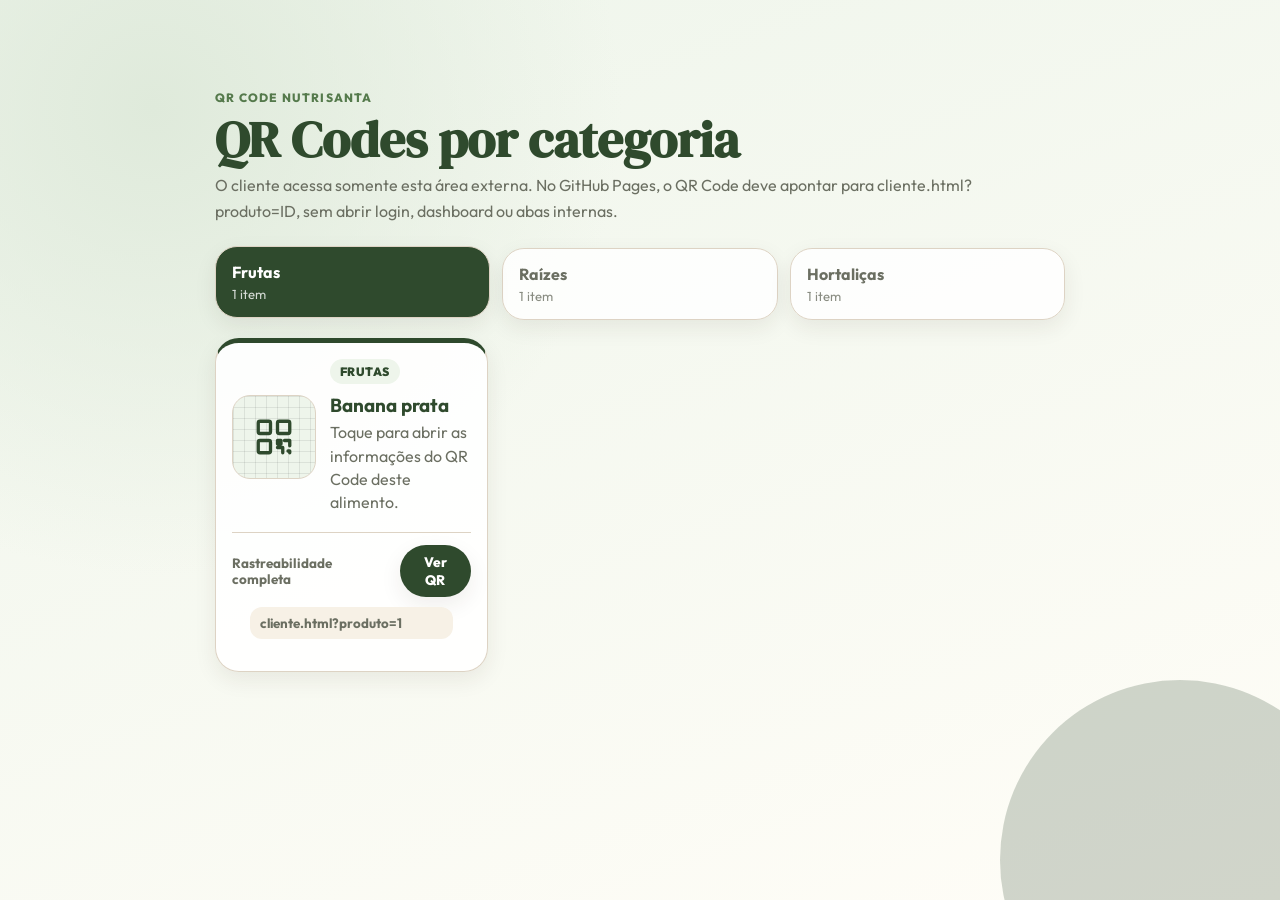
==== commit 3bdd5ee2: "Update cliente.html" ====
--- a/cliente.html
+++ b/cliente.html
@@ -117,7 +117,7 @@
     <div class="client-top-actions">
       <button type="button" id="backToAppFromClient" class="client-back-button">
         <svg><use href="#i-arrow-left"></use></svg>
-        Ver QR Codes
+        Voltar ao painel
       </button>
 
       <button type="button" id="backToClientList" class="client-back-button secondary hidden">
--- a/styles.css
+++ b/styles.css
@@ -1,150 +1,1284 @@
-/* =========================================================
-   VISÃO PÚBLICA DO CLIENTE / QR CODE
-========================================================= */
-
-.client-view {
-  position: relative;
-  width: 100%;
+:root {
+  --green-deep: #2f4a2d;
+  --green: #557a4c;
+  --green-soft: #dfeadb;
+  --green-ghost: #eef5eb;
+
+  --earth-deep: #6b4a2b;
+  --earth: #9b6b43;
+  --earth-soft: #ead7c1;
+  --earth-ghost: #f6ecdf;
+
+  --cream: #f7f1e6;
+  --cream-2: #fffbf4;
+  --surface: #ffffff;
+
+  --text: #282a22;
+  --muted: #6b6f62;
+  --line: #ddd3c4;
+
+  --danger: #a24035;
+  --warning: #b87914;
+  --success: #3f7b45;
+
+  --shadow-sm: 0 8px 22px rgba(54, 42, 24, .08);
+  --shadow-md: 0 18px 42px rgba(54, 42, 24, .13);
+
+  --font-body: "Outfit", system-ui, sans-serif;
+  --font-display: "DM Serif Display", Georgia, serif;
+}
+
+* {
+  box-sizing: border-box;
+}
+
+html {
+  scroll-behavior: smooth;
+}
+
+body {
+  margin: 0;
   min-height: 100vh;
-  padding: 28px;
-  align-items: flex-start;
-  justify-content: center;
-  overflow-x: hidden;
+  font-family: var(--font-body);
+  color: var(--text);
   background:
-    radial-gradient(circle at top left, rgba(85, 122, 76, .16), transparent 35%),
-    linear-gradient(135deg, var(--cream), #fffaf1);
-}
-
-.client-view::before {
-  content: "";
-  position: fixed;
-  width: 420px;
-  height: 420px;
-  right: -130px;
-  bottom: -150px;
-  border-radius: 50%;
-  background: rgba(47, 74, 45, .12);
-  pointer-events: none;
-}
-
-.client-shell {
-  position: relative;
-  z-index: 2;
-  width: min(1080px, 100%);
-  margin: 0 auto;
-}
-
-.client-top-actions {
-  position: fixed;
-  top: 24px;
-  left: 24px;
-  z-index: 40;
+    radial-gradient(circle at top left, rgba(155, 107, 67, .18), transparent 30%),
+    linear-gradient(135deg, var(--cream), #fff8ed);
+}
+
+button,
+input,
+select,
+textarea {
+  font: inherit;
+}
+
+button {
+  cursor: pointer;
+  border: 0;
+}
+
+textarea {
+  resize: vertical;
+  min-height: 118px;
+}
+
+img {
+  max-width: 100%;
+  display: block;
+}
+
+svg {
+  width: 18px;
+  height: 18px;
+  fill: none;
+  stroke: currentColor;
+  stroke-width: 1.9;
+  stroke-linecap: round;
+  stroke-linejoin: round;
+}
+
+.svg-sprite {
+  position: absolute;
+  width: 0;
+  height: 0;
+  overflow: hidden;
+}
+
+.hidden {
+  display: none !important;
+}
+
+.screen {
+  display: none;
+  min-height: 100vh;
+}
+
+.screen.active {
   display: flex;
-  gap: 10px;
-  align-items: center;
-}
-
-.client-back-button {
-  min-height: 46px;
+}
+
+.view {
+  display: none;
+}
+
+.view.active {
+  display: block;
+}
+
+.eyebrow {
+  display: inline-block;
+  color: var(--green);
+  font-size: .75rem;
+  letter-spacing: .1em;
+  text-transform: uppercase;
+  font-weight: 800;
+}
+
+.section-label {
+  display: block;
+  margin-bottom: 12px;
+  color: var(--muted);
+  font-weight: 800;
+  font-size: .78rem;
+  text-transform: uppercase;
+  letter-spacing: .08em;
+}
+
+.btn {
+  min-height: 43px;
   display: inline-flex;
   align-items: center;
   justify-content: center;
   gap: 8px;
   padding: 11px 18px;
   border-radius: 999px;
-  background: rgba(255, 255, 255, .9);
+  font-weight: 800;
+  transition: .2s ease;
+  text-decoration: none;
+}
+
+.btn:hover {
+  transform: translateY(-1px);
+}
+
+.btn-primary {
+  background: var(--green-deep);
+  color: #fff;
+  box-shadow: var(--shadow-sm);
+}
+
+.btn-primary:hover {
+  background: var(--green);
+}
+
+.btn-secondary {
+  background: var(--cream);
   color: var(--green-deep);
   border: 1px solid var(--line);
+}
+
+.btn-ghost {
+  background: transparent;
+  color: var(--green-deep);
+  border: 1px solid var(--line);
+}
+
+.btn-full {
+  width: 100%;
+}
+
+.btn-sm {
+  min-height: 34px;
+  padding: 8px 13px;
+  font-size: .86rem;
+}
+
+.icon-button {
+  width: 40px;
+  height: 40px;
+  display: grid;
+  place-items: center;
+  border-radius: 50%;
+  background: var(--cream);
+  color: var(--text);
+  font-size: 1.3rem;
+}
+
+.field {
+  display: grid;
+  gap: 7px;
+  color: var(--muted);
+  font-weight: 700;
+  font-size: .88rem;
+}
+
+.field span,
+.filter-label span {
+  text-transform: uppercase;
+  letter-spacing: .05em;
+  font-size: .72rem;
+}
+
+.field input,
+.field select,
+.field textarea,
+.form-select {
+  width: 100%;
+  border: 1.5px solid var(--line);
+  background: var(--cream-2);
+  border-radius: 14px;
+  padding: 12px 14px;
+  color: var(--text);
+  outline: none;
+  transition: .2s ease;
+}
+
+.field input:focus,
+.field select:focus,
+.field textarea:focus,
+.form-select:focus {
+  border-color: var(--green);
+  box-shadow: 0 0 0 3px rgba(85, 122, 76, .16);
+  background: #fff;
+}
+
+/* =========================
+   LOGIN
+========================= */
+
+.login-view {
+  align-items: center;
+  justify-content: center;
+  padding: 24px;
+  background:
+    radial-gradient(circle at 20% 20%, rgba(223, 234, 219, .22), transparent 32%),
+    linear-gradient(145deg, #273f25, #3e6039 50%, #557a4c);
+}
+
+.login-card {
+  width: min(860px, 100%);
+  background: rgba(255, 255, 255, .92);
+  border: 1px solid rgba(255, 255, 255, .35);
+  border-radius: 34px;
+  padding: 38px;
+  box-shadow: var(--shadow-md);
+  backdrop-filter: blur(12px);
+}
+
+.login-logo {
+  text-align: center;
+  max-width: 620px;
+  margin: 0 auto 28px;
+}
+
+.brand-mark {
+  width: 70px;
+  height: 70px;
+  display: inline-grid;
+  place-items: center;
+  margin-bottom: 16px;
+  border-radius: 23px;
+  background: linear-gradient(135deg, var(--green-deep), var(--green));
+  color: #fff;
   box-shadow: var(--shadow-sm);
+}
+
+.brand-mark svg {
+  width: 36px;
+  height: 36px;
+}
+
+.login-logo h1 {
+  margin: 8px 0;
+  font-family: var(--font-display);
+  color: var(--green-deep);
+  font-size: clamp(2.4rem, 6vw, 4rem);
+  line-height: 1;
+}
+
+.login-logo p {
+  margin: 0;
+  color: var(--muted);
+  line-height: 1.6;
+}
+
+.login-form {
+  display: grid;
+  gap: 16px;
+}
+
+.login-roles {
+  display: grid;
+  grid-template-columns: repeat(3, 1fr);
+  gap: 14px;
+}
+
+.role-card {
+  display: grid;
+  gap: 8px;
+  text-align: left;
+  padding: 18px;
+  background: var(--surface);
+  border: 2px solid var(--line);
+  border-radius: 20px;
+  color: var(--text);
+  transition: .2s ease;
+}
+
+.role-card:hover,
+.role-card.selected {
+  border-color: var(--green);
+  background: var(--green-ghost);
+  transform: translateY(-2px);
+}
+
+.role-icon {
+  width: 42px;
+  height: 42px;
+  display: grid;
+  place-items: center;
+  border-radius: 14px;
+  color: var(--green-deep);
+  background: var(--green-soft);
+}
+
+.role-card small {
+  color: var(--muted);
+  line-height: 1.4;
+}
+
+.login-fields {
+  display: grid;
+  grid-template-columns: 1fr 1fr;
+  gap: 14px;
+}
+
+/* =========================
+   APP
+========================= */
+
+.app-view {
+  background: var(--cream);
+}
+
+.sidebar {
+  position: fixed;
+  inset: 0 auto 0 0;
+  width: 250px;
+  display: flex;
+  flex-direction: column;
+  background: var(--green-deep);
+  color: #fff;
+  z-index: 20;
+}
+
+.sidebar-brand {
+  display: flex;
+  gap: 12px;
+  align-items: center;
+  padding: 22px 20px;
+  border-bottom: 1px solid rgba(255, 255, 255, .12);
+}
+
+.sidebar-mark {
+  width: 38px;
+  height: 38px;
+  display: grid;
+  place-items: center;
+  border-radius: 13px;
+  background: rgba(255, 255, 255, .12);
+}
+
+.sidebar-brand strong {
+  display: block;
+  font-family: var(--font-display);
+  font-size: 1.25rem;
+}
+
+.sidebar-brand small {
+  color: rgba(255, 255, 255, .55);
+}
+
+.sidebar-user {
+  display: flex;
+  gap: 10px;
+  align-items: center;
+  padding: 16px 20px;
+  border-bottom: 1px solid rgba(255, 255, 255, .1);
+}
+
+.sidebar-avatar {
+  width: 38px;
+  height: 38px;
+  display: grid;
+  place-items: center;
+  border-radius: 50%;
+  background: var(--green);
   font-weight: 900;
+}
+
+.sidebar-user strong {
+  display: block;
+  font-size: .95rem;
+}
+
+.sidebar-user small {
+  color: rgba(255, 255, 255, .55);
+}
+
+.sidebar-nav {
+  flex: 1;
+  overflow-y: auto;
+  padding: 12px 10px;
+}
+
+.nav-section {
+  display: block;
+  padding: 12px 10px 6px;
+  color: rgba(255, 255, 255, .35);
+  font-size: .67rem;
+  text-transform: uppercase;
+  letter-spacing: .1em;
+  font-weight: 900;
+}
+
+.nav-item {
+  width: 100%;
+  display: flex;
+  align-items: center;
+  gap: 10px;
+  padding: 11px 10px;
+  color: rgba(255, 255, 255, .74);
+  background: transparent;
+  border-radius: 13px;
+  font-weight: 700;
+  text-align: left;
+  transition: .18s ease;
+}
+
+.nav-item:hover,
+.nav-item.active {
+  background: rgba(255, 255, 255, .13);
+  color: #fff;
+}
+
+.nav-item.danger {
+  color: #ffe4df;
+}
+
+.nav-badge {
+  margin-left: auto;
+  padding: 3px 8px;
+  border-radius: 999px;
+  background: var(--earth);
+  color: #fff;
+  font-size: .72rem;
+}
+
+.sidebar-footer {
+  padding: 12px 10px;
+  border-top: 1px solid rgba(255, 255, 255, .1);
+}
+
+.main-content {
+  margin-left: 250px;
+  min-height: 100vh;
+  flex: 1;
+}
+
+.topbar {
+  position: sticky;
+  top: 0;
+  z-index: 10;
+  display: flex;
+  justify-content: space-between;
+  align-items: center;
+  gap: 18px;
+  padding: 16px 28px;
+  background: rgba(255, 251, 244, .9);
+  border-bottom: 1px solid var(--line);
+  backdrop-filter: blur(14px);
+}
+
+.topbar h2 {
+  margin: 4px 0 0;
+  font-family: var(--font-display);
+  font-size: 1.65rem;
+}
+
+.topbar-search,
+.search-input {
+  position: relative;
+}
+
+.topbar-search {
+  width: min(340px, 45vw);
+}
+
+.topbar-search svg,
+.search-input svg {
+  position: absolute;
+  left: 14px;
+  top: 50%;
+  transform: translateY(-50%);
+  color: var(--muted);
+}
+
+.topbar-search input,
+.search-input input {
+  width: 100%;
+  height: 45px;
+  border: 1.5px solid var(--line);
+  border-radius: 999px;
+  background: var(--surface);
+  padding: 0 15px 0 42px;
+  outline: none;
+}
+
+.page {
+  padding: 28px;
+}
+
+.page-actions {
+  margin-bottom: 18px;
+}
+
+.page-heading {
+  margin-bottom: 24px;
+}
+
+.page-heading h1 {
+  margin: 8px 0;
+  font-family: var(--font-display);
+  color: var(--green-deep);
+  font-size: clamp(2rem, 4vw, 3.2rem);
+  line-height: 1;
+}
+
+.page-heading p {
+  max-width: 780px;
+  margin: 0;
+  color: var(--muted);
+  line-height: 1.6;
+}
+
+/* =========================
+   DASHBOARD
+========================= */
+
+.metrics-grid {
+  display: grid;
+  grid-template-columns: repeat(4, 1fr);
+  gap: 16px;
+  margin-bottom: 22px;
+}
+
+.metric-card {
+  padding: 20px;
+  border-radius: 22px;
+  background: var(--surface);
+  border: 1px solid var(--line);
+  box-shadow: var(--shadow-sm);
+}
+
+.metric-card strong {
+  display: block;
+  color: var(--green-deep);
+  font-size: 2.4rem;
+  line-height: 1;
+}
+
+.metric-card span {
+  color: var(--muted);
+}
+
+.toolbar {
+  display: flex;
+  gap: 14px;
+  align-items: center;
+  margin-bottom: 22px;
+  padding: 16px;
+  background: rgba(255, 255, 255, .78);
+  border: 1px solid var(--line);
+  border-radius: 22px;
+  box-shadow: var(--shadow-sm);
+}
+
+.search-input {
+  flex: 1;
+}
+
+.toolbar .form-select {
+  max-width: 260px;
+}
+
+/* =========================
+   CARDS
+========================= */
+
+.items-grid {
+  display: grid;
+  grid-template-columns: repeat(3, 1fr);
+  gap: 18px;
+}
+
+.item-card,
+.recipe-card,
+.review-card {
+  overflow: hidden;
+  background: var(--surface);
+  border: 1px solid var(--line);
+  border-radius: 24px;
+  box-shadow: var(--shadow-sm);
+}
+
+.item-card {
+  transition: .2s ease;
+}
+
+.item-card:hover {
+  transform: translateY(-3px);
+  box-shadow: var(--shadow-md);
+}
+
+.origin-tree {
+  --origin-accent: var(--green-deep);
+  --origin-soft: var(--green-soft);
+  --origin-ghost: var(--green-ghost);
+}
+
+.origin-earth {
+  --origin-accent: var(--earth-deep);
+  --origin-soft: var(--earth-soft);
+  --origin-ghost: var(--earth-ghost);
+}
+
+.origin-leaf {
+  --origin-accent: #4f7d43;
+  --origin-soft: #e7f0dc;
+  --origin-ghost: #f3f8ec;
+}
+
+.item-card.origin-tree,
+.item-card.origin-earth,
+.item-card.origin-leaf {
+  border-top: 5px solid var(--origin-accent);
+}
+
+.item-photo,
+.product-placeholder {
+  height: 160px;
+  width: 100%;
+  object-fit: cover;
+  background: linear-gradient(135deg, var(--origin-ghost), var(--origin-soft));
+}
+
+.product-placeholder {
+  display: grid;
+  place-items: center;
+  color: var(--origin-accent);
+}
+
+.product-placeholder svg {
+  width: 54px;
+  height: 54px;
+  opacity: .55;
+}
+
+.item-body,
+.recipe-body,
+.review-body {
+  padding: 18px;
+}
+
+.item-body h3,
+.recipe-body h3,
+.review-body h3 {
+  margin: 0 0 8px;
+  color: var(--origin-accent, var(--green-deep));
+  font-size: 1.25rem;
+}
+
+.item-body p,
+.recipe-body p,
+.review-body p {
+  margin: 0;
+  color: var(--muted);
+  line-height: 1.55;
+}
+
+.item-meta,
+.recipe-meta {
+  display: flex;
+  flex-wrap: wrap;
+  gap: 8px;
+  margin: 14px 0;
+}
+
+.badge {
+  display: inline-flex;
+  align-items: center;
+  gap: 5px;
+  padding: 5px 10px;
+  border-radius: 999px;
+  background: var(--origin-ghost, var(--green-ghost));
+  color: var(--origin-accent, var(--green-deep));
+  font-size: .75rem;
+  font-weight: 900;
+  text-transform: uppercase;
+  letter-spacing: .04em;
+}
+
+.badge.pending {
+  background: #fff2cc;
+  color: #805b00;
+}
+
+.badge.flag {
+  background: #ffe6e2;
+  color: var(--danger);
+}
+
+.item-actions,
+.review-actions {
+  display: flex;
+  gap: 9px;
+  padding: 0 18px 18px;
+  flex-wrap: wrap;
+}
+
+.nutrition-row {
+  display: grid;
+  grid-template-columns: repeat(2, 1fr);
+  gap: 8px;
+  margin-top: 14px;
+}
+
+.nutrition-chip {
+  padding: 10px;
+  border-radius: 14px;
+  background: var(--cream);
+  border: 1px solid var(--line);
+}
+
+.nutrition-chip strong {
+  display: block;
+  color: var(--origin-accent, var(--green-deep));
+}
+
+.nutrition-chip span {
+  color: var(--muted);
+  font-size: .8rem;
+}
+
+.empty-state {
+  grid-column: 1 / -1;
+  padding: 30px;
+  text-align: center;
+  border: 1px dashed var(--line);
+  border-radius: 24px;
+  color: var(--muted);
+  background: rgba(255, 255, 255, .55);
+}
+
+/* =========================
+   FORMULÁRIOS
+========================= */
+
+.panel-form {
+  max-width: 980px;
+  background: rgba(255, 255, 255, .84);
+  border: 1px solid var(--line);
+  border-radius: 26px;
+  padding: 24px;
+  box-shadow: var(--shadow-sm);
+}
+
+.form-section {
+  display: flex;
+  align-items: center;
+  gap: 10px;
+  margin: 8px 0 16px;
+  padding-bottom: 12px;
+  border-bottom: 1px solid var(--line);
+}
+
+.form-section span {
+  padding: 4px 8px;
+  border-radius: 999px;
+  background: var(--green-ghost);
+  color: var(--green-deep);
+  font-weight: 900;
+  font-size: .75rem;
+}
+
+.form-section h3 {
+  margin: 0;
+  font-family: var(--font-display);
+  color: var(--green-deep);
+  font-size: 1.35rem;
+}
+
+.form-grid {
+  display: grid;
+  gap: 15px;
+  margin-bottom: 24px;
+}
+
+.form-grid.two {
+  grid-template-columns: repeat(2, 1fr);
+}
+
+.form-grid.three {
+  grid-template-columns: repeat(3, 1fr);
+}
+
+.span-2 {
+  grid-column: span 2;
+}
+
+.form-actions {
+  display: flex;
+  justify-content: flex-end;
+  gap: 10px;
+  margin-top: 18px;
+  flex-wrap: wrap;
+}
+
+/* =========================
+   UPLOAD DE IMAGEM
+========================= */
+
+.file-upload {
+  min-height: 134px;
+  border: 2px dashed var(--line);
+  border-radius: 18px;
+  background: var(--cream-2);
+  display: grid;
+  place-items: center;
+  text-align: center;
+  padding: 18px;
+  position: relative;
+  transition: .2s ease;
+}
+
+.file-upload:hover {
+  border-color: var(--green);
+  background: var(--green-ghost);
+}
+
+.file-upload input {
+  position: absolute;
+  inset: 0;
+  opacity: 0;
+  cursor: pointer;
+  width: 100%;
+  height: 100%;
+}
+
+.file-upload-icon {
+  width: 44px;
+  height: 44px;
+  display: grid;
+  place-items: center;
+  border-radius: 14px;
+  background: var(--green-soft);
+  color: var(--green-deep);
+}
+
+.file-upload strong {
+  color: var(--green-deep);
+}
+
+.file-upload small {
+  color: var(--muted);
+}
+
+.image-preview {
+  margin-top: 12px;
+  border: 1px solid var(--line);
+  border-radius: 18px;
+  overflow: hidden;
+  background: #fff;
+}
+
+.image-preview img {
+  width: 100%;
+  height: 190px;
+  object-fit: cover;
+}
+
+/* =========================
+   REVISÃO
+========================= */
+
+.review-list {
+  display: grid;
+  gap: 16px;
+}
+
+.review-card {
+  display: grid;
+  grid-template-columns: 1fr auto;
+  gap: 16px;
+  padding: 18px;
+  align-items: center;
+}
+
+.review-body {
+  padding: 0;
+}
+
+.review-actions {
+  padding: 0;
+  justify-content: flex-end;
+}
+
+.flag-list {
+  display: flex;
+  flex-wrap: wrap;
+  gap: 7px;
+  margin-top: 10px;
+}
+
+.flag-note {
+  margin-top: 10px;
+  padding: 10px 12px;
+  border-radius: 14px;
+  background: #fff4eb;
+  color: var(--earth-deep);
+  border: 1px solid var(--earth-soft);
+  font-size: .9rem;
+}
+
+/* =========================
+   RECEITAS
+========================= */
+
+.filter-label {
+  display: grid;
+  gap: 7px;
+  min-width: 260px;
+  color: var(--muted);
+  font-weight: 800;
+}
+
+.recipe-grid {
+  display: grid;
+  grid-template-columns: repeat(3, 1fr);
+  gap: 18px;
+}
+
+.recipe-card {
+  display: flex;
+  flex-direction: column;
+  min-height: 100%;
+  position: relative;
+}
+
+.recipe-card .recipe-photo {
+  height: 185px;
+  flex: none;
+  background: linear-gradient(135deg, var(--origin-ghost, var(--earth-soft)), var(--origin-soft, var(--green-soft)));
+  display: grid;
+  place-items: center;
+  color: var(--origin-accent, var(--earth-deep));
+}
+
+.recipe-card .recipe-photo img {
+  width: 100%;
+  height: 100%;
+  object-fit: cover;
+}
+
+.recipe-card .recipe-photo svg {
+  width: 48px;
+  height: 48px;
+  opacity: .6;
+}
+
+.recipe-card .recipe-body {
+  position: relative;
+  z-index: 1;
+  flex: 1;
+  background: var(--surface);
+  color: var(--text);
+}
+
+.recipe-card details {
+  margin-top: 12px;
+  color: var(--muted);
+}
+
+.recipe-card summary {
+  cursor: pointer;
+  font-weight: 800;
+  color: var(--origin-accent, var(--green-deep));
+}
+
+.recipe-card pre {
+  white-space: pre-wrap;
+  font-family: inherit;
+  line-height: 1.55;
+  color: var(--text);
+  background: var(--cream);
+  border: 1px solid var(--line);
+  border-radius: 14px;
+  padding: 10px;
+}
+
+.compact {
+  grid-template-columns: 1fr;
+}
+
+/* =========================
+   RASTREABILIDADE
+========================= */
+
+.traceability-summary {
+  margin: -8px 0 22px;
+}
+
+.traceability-summary .summary-grid {
+  display: grid;
+  grid-template-columns: repeat(3, 1fr);
+  gap: 12px;
+}
+
+.traceability-summary article {
+  padding: 14px;
+  border-radius: 16px;
+  background: var(--cream-2);
+  border: 1px solid var(--line);
+}
+
+.traceability-summary strong {
+  display: block;
+  color: var(--green-deep);
+}
+
+.traceability-summary span {
+  color: var(--muted);
+  font-size: .86rem;
+}
+
+.trace-status {
+  display: inline-flex;
+  align-items: center;
+  padding: 5px 10px;
+  border-radius: 999px;
+  font-size: .76rem;
+  font-weight: 900;
+  letter-spacing: .04em;
+  text-transform: uppercase;
+  background: #fff2cc;
+  color: #805b00;
+}
+
+.trace-status.complete {
+  background: var(--green-ghost);
+  color: var(--green-deep);
+}
+
+.map-workspace {
+  margin-top: 10px;
+  padding: 18px;
+  border: 1px solid var(--line);
+  border-radius: 22px;
+  background: var(--cream-2);
+}
+
+.map-workspace-header {
+  display: flex;
+  align-items: center;
+  justify-content: space-between;
+  gap: 16px;
+  margin-bottom: 14px;
+}
+
+.map-workspace h3 {
+  margin: 5px 0 4px;
+  color: var(--green-deep);
+  font-family: var(--font-display);
+  font-size: 1.4rem;
+}
+
+.map-workspace p {
+  margin: 0;
+  color: var(--muted);
+}
+
+.map-preview {
+  min-height: 260px;
+  border-radius: 18px;
+  overflow: hidden;
+  border: 1px solid var(--line);
+  background: #fff;
+  display: grid;
+  place-items: center;
+  color: var(--muted);
+  text-align: center;
+}
+
+.map-preview iframe {
+  width: 100%;
+  height: 320px;
+  border: 0;
+  display: block;
+}
+
+.map-preview.empty {
+  background: repeating-linear-gradient(
+    45deg,
+    #fff,
+    #fff 12px,
+    var(--cream) 12px,
+    var(--cream) 24px
+  );
+}
+
+/* =========================
+   VISÃO CLIENTE / QR
+========================= */
+
+.client-view {
+  --client-accent: var(--green-deep);
+  --client-soft: var(--green-soft);
+  --client-ghost: var(--green-ghost);
+
+  position: relative;
+  padding: 18px;
+  align-items: flex-start;
+  justify-content: center;
+  overflow-x: hidden;
+  background:
+    radial-gradient(circle at 12% 12%, var(--client-soft), transparent 34%),
+    linear-gradient(160deg, var(--client-ghost), #fffdf7);
+}
+
+.client-view::before {
+  content: "";
+  position: fixed;
+  right: -80px;
+  bottom: -140px;
+  width: 360px;
+  height: 360px;
+  border-radius: 50%;
+  background: color-mix(in srgb, var(--client-accent), transparent 78%);
+  pointer-events: none;
+  animation: floatBg 7s ease-in-out infinite alternate;
+}
+
+@keyframes floatBg {
+  from {
+    transform: translateY(0) scale(1);
+  }
+
+  to {
+    transform: translateY(-18px) scale(1.04);
+  }
+}
+
+.client-view.origin-tree {
+  --client-accent: #2f4a2d;
+  --client-soft: #dfeadb;
+  --client-ghost: #eef5eb;
+}
+
+.client-view.origin-earth {
+  --client-accent: #6b4a2b;
+  --client-soft: #ead7c1;
+  --client-ghost: #f6ecdf;
+}
+
+.client-view.origin-leaf {
+  --client-accent: #4f7d43;
+  --client-soft: #e7f0dc;
+  --client-ghost: #f3f8ec;
+}
+
+.client-shell {
+  width: min(850px, 100%);
+  margin: 0 auto;
+  position: relative;
+  z-index: 1;
+}
+
+.client-top-actions {
+  position: fixed;
+  top: 18px;
+  left: 18px;
+  right: 18px;
+  z-index: 30;
+  display: flex;
+  gap: 10px;
+  justify-content: space-between;
+  pointer-events: none;
+}
+
+.client-back-button {
+  pointer-events: auto;
+  min-height: 42px;
+  display: inline-flex;
+  align-items: center;
+  gap: 8px;
+  padding: 10px 16px;
+  border-radius: 999px;
+  background: rgba(255, 255, 255, .92);
+  color: var(--client-accent);
+  border: 1px solid var(--line);
+  box-shadow: var(--shadow-sm);
+  font-weight: 800;
   transition: .2s ease;
 }
 
 .client-back-button:hover {
   transform: translateY(-1px);
-  background: #fff;
+  background: var(--client-accent);
+  color: #fff;
 }
 
 .client-back-button.secondary {
-  background: var(--green-deep);
-  color: #fff;
-  border-color: var(--green-deep);
+  margin-left: auto;
 }
 
 .compact-heading {
-  max-width: 760px;
-  margin: 76px auto 24px;
-  text-align: center;
-}
-
-.compact-heading h1 {
-  font-size: clamp(2.2rem, 6vw, 4.4rem);
-}
-
-.client-list-panel,
-.client-detail-panel {
-  width: 100%;
-}
-
-/* =========================================================
-   ABAS DE CATEGORIA DO CLIENTE
-========================================================= */
+  padding-top: 68px;
+}
 
 .client-category-tabs {
   display: grid;
   grid-template-columns: repeat(3, 1fr);
-  gap: 14px;
-  margin-bottom: 22px;
+  gap: 12px;
+  margin: 0 0 18px;
 }
 
 .client-category-tab {
-  min-height: 84px;
-  display: grid;
-  place-items: center;
+  min-height: 72px;
+  display: grid;
   gap: 4px;
-  padding: 16px;
-  border-radius: 24px;
+  align-content: center;
+  padding: 12px 16px;
+  border-radius: 22px;
   background: rgba(255, 255, 255, .82);
-  border: 2px solid var(--line);
+  color: var(--muted);
+  border: 1px solid var(--line);
   box-shadow: var(--shadow-sm);
-  color: var(--green-deep);
+  text-align: left;
   transition: .2s ease;
 }
 
 .client-category-tab:hover,
 .client-category-tab.active {
   transform: translateY(-2px);
-  border-color: var(--green);
-  background: var(--green-ghost);
+  background: var(--client-accent);
+  color: #fff;
 }
 
 .client-category-tab strong {
   font-size: 1rem;
-  text-transform: uppercase;
-  letter-spacing: .05em;
 }
 
 .client-category-tab span {
-  color: var(--muted);
   font-size: .82rem;
-  font-weight: 800;
-}
-
-/* =========================================================
-   CARDS DE QR CODE
-========================================================= */
+  opacity: .8;
+}
 
 .client-product-grid {
   display: grid;
   grid-template-columns: repeat(3, 1fr);
+  gap: 16px;
+}
+
+.qr-card {
+  display: flex;
+  min-height: 100%;
+  flex-direction: column;
+  justify-content: space-between;
   gap: 18px;
-}
-
-.qr-card {
-  display: grid;
-  gap: 16px;
-  padding: 18px;
-  border-radius: 26px;
+  padding: 16px;
+  border-radius: 24px;
   background: rgba(255, 255, 255, .9);
   border: 1px solid var(--line);
   box-shadow: var(--shadow-sm);
@@ -157,42 +1291,43 @@
   box-shadow: var(--shadow-md);
 }
 
+.qr-card.origin-tree,
+.qr-card.origin-earth,
+.qr-card.origin-leaf {
+  border-top: 5px solid var(--origin-accent);
+}
+
 .qr-card-main {
   display: grid;
-  grid-template-columns: 86px 1fr;
+  grid-template-columns: 84px 1fr;
   gap: 14px;
   align-items: center;
 }
 
 .qr-visual {
-  width: 86px;
-  height: 86px;
+  width: 84px;
+  height: 84px;
   display: grid;
   place-items: center;
-  border-radius: 22px;
+  border-radius: 18px;
   background:
-    linear-gradient(90deg, currentColor 10%, transparent 10% 20%, currentColor 20% 30%, transparent 30% 40%, currentColor 40% 50%, transparent 50% 60%, currentColor 60% 70%, transparent 70% 80%, currentColor 80% 90%, transparent 90%),
-    linear-gradient(0deg, currentColor 10%, transparent 10% 20%, currentColor 20% 30%, transparent 30% 40%, currentColor 40% 50%, transparent 50% 60%, currentColor 60% 70%, transparent 70% 80%, currentColor 80% 90%, transparent 90%);
+    linear-gradient(90deg, rgba(0, 0, 0, .08) 1px, transparent 1px),
+    linear-gradient(rgba(0, 0, 0, .08) 1px, transparent 1px),
+    var(--origin-ghost, var(--green-ghost));
+  background-size: 11px 11px;
   color: var(--origin-accent, var(--green-deep));
-  background-color: var(--origin-ghost, var(--green-ghost));
-  border: 8px solid var(--origin-ghost, var(--green-ghost));
+  border: 1px solid var(--line);
 }
 
 .qr-visual svg {
   width: 42px;
   height: 42px;
-  padding: 8px;
-  border-radius: 12px;
-  background: #fff;
+}
+
+.qr-card h3 {
+  margin: 9px 0 4px;
   color: var(--origin-accent, var(--green-deep));
-}
-
-.qr-card h3 {
-  margin: 10px 0 4px;
-  color: var(--origin-accent, var(--green-deep));
-  font-family: var(--font-display);
-  font-size: 1.55rem;
-  line-height: 1;
+  font-size: 1.18rem;
 }
 
 .qr-card p {
@@ -203,51 +1338,43 @@
 
 .qr-card-footer {
   display: flex;
+  align-items: center;
   justify-content: space-between;
   gap: 10px;
-  align-items: center;
   padding-top: 12px;
   border-top: 1px solid var(--line);
 }
 
 .qr-card-footer span {
   color: var(--muted);
-  font-size: .86rem;
-  font-weight: 800;
-}
-
-.qr-public-link {
-  padding: 9px 10px;
-  border-radius: 14px;
-  background: var(--cream);
-  color: var(--muted);
-  font-size: .78rem;
-  word-break: break-all;
-}
-
-/* =========================================================
-   DETALHE DO PRODUTO NO CLIENTE
-========================================================= */
+  font-size: .84rem;
+  font-weight: 700;
+}
+
+.client-detail-panel {
+  padding-top: 68px;
+}
 
 .client-hero {
   display: grid;
-  grid-template-columns: minmax(260px, 370px) 1fr;
-  gap: 26px;
+  grid-template-columns: 180px 1fr;
+  gap: 20px;
   align-items: center;
-  padding: 24px;
-  margin-top: 76px;
-  border-radius: 34px;
+  padding: 20px;
   background: rgba(255, 255, 255, .9);
   border: 1px solid var(--line);
+  border-radius: 30px;
   box-shadow: var(--shadow-md);
 }
 
 .client-photo {
-  width: 100%;
-  height: 360px;
+  height: 170px;
+  border-radius: 24px;
   overflow: hidden;
-  border-radius: 28px;
-  background: linear-gradient(135deg, var(--origin-ghost, var(--green-ghost)), var(--origin-soft, var(--green-soft)));
+  background: linear-gradient(135deg, var(--client-soft), #fff);
+  display: grid;
+  place-items: center;
+  color: var(--client-accent);
 }
 
 .client-photo img {
@@ -256,180 +1383,447 @@
   object-fit: cover;
 }
 
-.client-photo .product-placeholder {
-  width: 100%;
-  height: 100%;
+.client-photo svg {
+  width: 60px;
+  height: 60px;
+  opacity: .6;
 }
 
 .client-badge {
   display: inline-flex;
-  width: fit-content;
-  margin-bottom: 14px;
-  padding: 7px 15px;
+  padding: 6px 12px;
   border-radius: 999px;
-  background: var(--origin-accent, var(--green-deep));
   color: #fff;
+  background: var(--client-accent);
+  font-weight: 900;
   font-size: .78rem;
+  text-transform: uppercase;
+  letter-spacing: .07em;
+}
+
+.client-hero h1 {
+  margin: 12px 0 8px;
+  font-family: var(--font-display);
+  font-size: 2.5rem;
+  color: var(--client-accent);
+  line-height: 1;
+}
+
+.client-hero p {
+  margin: 0;
+  color: var(--muted);
+  line-height: 1.6;
+}
+
+.client-section-tabs {
+  display: flex;
+  width: 100%;
+  margin: 18px 0;
+  padding: 7px;
+  background: rgba(255, 255, 255, .78);
+  border: 1px solid var(--line);
+  border-radius: 999px;
+  box-shadow: var(--shadow-sm);
+}
+
+.client-section-tabs button {
+  flex: 1;
+  width: 50%;
+  min-height: 42px;
+  border-radius: 999px;
+  background: transparent;
+  color: var(--muted);
   font-weight: 900;
-  text-transform: uppercase;
-  letter-spacing: .06em;
-}
-
-.client-hero h1 {
-  margin: 0 0 10px;
-  color: var(--origin-accent, var(--green-deep));
-  font-family: var(--font-display);
-  font-size: clamp(3rem, 7vw, 5.4rem);
-  line-height: .9;
-}
-
-.client-hero p {
-  max-width: 620px;
-  margin: 0;
-  color: var(--muted);
-  font-size: 1.08rem;
-  line-height: 1.7;
-}
-
-/* =========================================================
-   ABAS INFORMAÇÕES / RECEITAS
-========================================================= */
-
-.client-section-tabs {
+}
+
+.client-section-tabs button.active {
+  background: var(--client-accent);
+  color: #fff;
+}
+
+.client-panel {
+  display: none;
+}
+
+.client-panel.active {
+  display: block;
+}
+
+.nutrition-grid {
   display: grid;
   grid-template-columns: repeat(2, 1fr);
-  gap: 6px;
-  margin: 22px 0;
-  padding: 6px;
-  border-radius: 999px;
-  background: rgba(255, 255, 255, .75);
+  gap: 12px;
+}
+
+.nutrition-item,
+.trace-card {
+  padding: 16px;
+  border-radius: 18px;
+  background: rgba(255, 255, 255, .88);
   border: 1px solid var(--line);
   box-shadow: var(--shadow-sm);
 }
 
-.client-section-tabs button {
-  min-height: 44px;
-  border-radius: 999px;
-  background: transparent;
-  color: var(--muted);
-  font-weight: 900;
-  transition: .2s ease;
-}
-
-.client-section-tabs button.active {
-  background: var(--green-deep);
-  color: #fff;
-}
-
-.client-panel {
-  display: none;
-}
-
-.client-panel.active {
+.nutrition-item strong {
   display: block;
-}
-
-/* =========================================================
-   INFORMAÇÕES NUTRICIONAIS E RASTREABILIDADE
-========================================================= */
-
-.nutrition-grid {
-  display: grid;
-  grid-template-columns: repeat(4, 1fr);
-  gap: 14px;
-  margin-bottom: 18px;
-}
-
-.nutrition-grid .nutrition-chip {
-  min-height: 86px;
-  display: grid;
-  align-content: center;
-  background: rgba(255, 255, 255, .9);
-  box-shadow: var(--shadow-sm);
+  font-size: 1.2rem;
+  color: var(--client-accent);
+}
+
+.nutrition-item span {
+  color: var(--muted);
 }
 
 .trace-card {
-  display: grid;
-  gap: 14px;
-  padding: 22px;
-  border-radius: 26px;
-  background: rgba(255, 255, 255, .9);
-  border: 1px solid var(--line);
-  box-shadow: var(--shadow-sm);
+  margin-top: 14px;
+  color: var(--muted);
+  line-height: 1.65;
 }
 
 .trace-card h3 {
-  margin: 0;
-  color: var(--green-deep);
+  margin: 0 0 8px;
+  color: var(--client-accent);
   font-family: var(--font-display);
-  font-size: 1.6rem;
-}
-
-.trace-grid {
-  display: grid;
-  grid-template-columns: repeat(3, 1fr);
-  gap: 13px;
-}
-
-.trace-item {
-  padding: 14px;
-  border-radius: 18px;
-  background: var(--cream);
-  border: 1px solid var(--line);
-}
-
-.trace-item strong {
-  display: block;
-  color: var(--green-deep);
-  font-size: .88rem;
-  text-transform: uppercase;
-  letter-spacing: .04em;
-}
-
-.trace-item span {
-  display: block;
-  margin-top: 4px;
-  color: var(--muted);
-  line-height: 1.45;
 }
 
 .map-cta {
+  margin-top: 14px;
   display: flex;
   align-items: center;
   gap: 12px;
-  margin-top: 4px;
-  padding: 16px;
-  border-radius: 20px;
-  background: var(--green-ghost);
-  color: var(--green-deep);
+  padding: 14px 16px;
+  border-radius: 18px;
+  color: #fff;
+  background: linear-gradient(135deg, var(--client-accent), #1f2f1d);
   text-decoration: none;
-  font-weight: 900;
-  border: 1px solid var(--green-soft);
+  box-shadow: var(--shadow-sm);
+  transition: .2s ease;
+}
+
+.map-cta:hover {
+  transform: translateY(-2px);
+  box-shadow: var(--shadow-md);
 }
 
 .map-cta svg {
   width: 24px;
   height: 24px;
-}
-
-/* =========================================================
-   RECEITAS COMPACTAS NA VISÃO CLIENTE
-========================================================= */
-
-.recipe-grid.compact {
-  grid-template-columns: repeat(2, 1fr);
-}
-
-.recipe-grid.compact .recipe-card {
-  min-height: auto;
-}
-
-.recipe-grid.compact .recipe-card .recipe-photo {
-  height: 160px;
-}
+  flex: none;
+}
+
+.map-cta strong {
+  display: block;
+  color: #fff;
+}
+
+.map-cta small {
+  display: block;
+  color: rgba(255, 255, 255, .78);
+}
+
+.client-list-panel .item-card {
+  cursor: pointer;
+}
+
+/* =========================
+   MODAL
+========================= */
+
+.modal {
+  position: fixed;
+  inset: 0;
+  z-index: 60;
+  display: grid;
+  place-items: center;
+  padding: 22px;
+}
+
+.modal-backdrop {
+  position: absolute;
+  inset: 0;
+  background: rgba(25, 27, 20, .48);
+  backdrop-filter: blur(4px);
+}
+
+.modal-card {
+  position: relative;
+  width: min(980px, 100%);
+  max-height: 90vh;
+  overflow: hidden;
+  display: flex;
+  flex-direction: column;
+  border-radius: 28px;
+  background: var(--surface);
+  box-shadow: 0 30px 90px rgba(0, 0, 0, .25);
+}
+
+.modal-header {
+  display: flex;
+  justify-content: space-between;
+  gap: 18px;
+  align-items: center;
+  padding: 20px 24px;
+  border-bottom: 1px solid var(--line);
+}
+
+.modal-header h2 {
+  margin: 4px 0 0;
+  font-family: var(--font-display);
+  color: var(--green-deep);
+}
+
+.modal-body {
+  overflow-y: auto;
+  padding: 24px;
+}
+
+.modal-body .panel-form {
+  max-width: none;
+  box-shadow: none;
+  border: 0;
+  padding: 0;
+  background: transparent;
+}
+
+.toast {
+  position: fixed;
+  right: 22px;
+  bottom: 22px;
+  z-index: 80;
+  padding: 13px 16px;
+  border-radius: 16px;
+  background: var(--green-deep);
+  color: #fff;
+  box-shadow: var(--shadow-md);
+  font-weight: 800;
+}
+
+/* =========================
+   RESPONSIVO
+========================= */
+
+@media (max-width: 980px) {
+  .sidebar {
+    width: 82px;
+  }
+
+  .sidebar-brand div:last-child,
+  .sidebar-user div:last-child,
+  .nav-section,
+  .nav-item span:not(.nav-badge) {
+    display: none;
+  }
+
+  .nav-item {
+    justify-content: center;
+  }
+
+  .main-content {
+    margin-left: 82px;
+  }
+
+  .metrics-grid,
+  .items-grid,
+  .recipe-grid,
+  .client-product-grid {
+    grid-template-columns: repeat(2, 1fr);
+  }
+
+  .form-grid.three {
+    grid-template-columns: repeat(2, 1fr);
+  }
+}
+
+@media (max-width: 720px) {
+  .login-card {
+    padding: 24px;
+    border-radius: 24px;
+  }
+
+  .login-roles,
+  .login-fields,
+  .metrics-grid,
+  .items-grid,
+  .recipe-grid,
+  .client-product-grid,
+  .client-category-tabs,
+  .form-grid.two,
+  .form-grid.three,
+  .nutrition-grid {
+    grid-template-columns: 1fr;
+  }
+
+  .span-2 {
+    grid-column: auto;
+  }
+
+  .sidebar {
+    position: static;
+    width: 100%;
+    min-height: auto;
+  }
+
+  .app-view {
+    flex-direction: column;
+  }
+
+  .main-content {
+    margin-left: 0;
+  }
+
+  .sidebar-nav {
+    display: flex;
+    gap: 8px;
+    overflow-x: auto;
+    padding: 10px;
+  }
+
+  .nav-section {
+    display: none;
+  }
+
+  .nav-item {
+    white-space: nowrap;
+    justify-content: flex-start;
+    width: auto;
+    flex: 0 0 auto;
+  }
+
+  .nav-item span:not(.nav-badge) {
+    display: inline;
+  }
+
+  .sidebar-footer {
+    display: none;
+  }
+
+  .topbar {
+    align-items: flex-start;
+    flex-direction: column;
+  }
+
+  .topbar-search {
+    width: 100%;
+  }
+
+  .toolbar {
+    flex-direction: column;
+    align-items: stretch;
+  }
+
+  .toolbar .form-select {
+    max-width: none;
+  }
+
+  .review-card {
+    grid-template-columns: 1fr;
+  }
+
+  .client-top-actions {
+    position: sticky;
+    top: 10px;
+    left: auto;
+    right: auto;
+    padding: 0 0 12px;
+  }
+
+  .compact-heading,
+  .client-detail-panel {
+    padding-top: 12px;
+  }
+
+  .client-hero,
+  .qr-card-main {
+    grid-template-columns: 1fr;
+  }
+
+  .qr-visual {
+    width: 100%;
+  }
+
+  .client-photo {
+    height: 220px;
+  }
+
+  .map-workspace-header {
+    align-items: flex-start;
+    flex-direction: column;
+  }
+}
+
+/* =========================
+   MODOS DE RASTREABILIDADE
+========================= */
+
+.traceability-mode-grid {
+  display: grid;
+  grid-template-columns: repeat(2, minmax(0, 1fr));
+  gap: 16px;
+  margin-bottom: 18px;
+  max-width: 980px;
+}
+
+.traceability-mode-card {
+  display: grid;
+  gap: 8px;
+  text-align: left;
+  padding: 18px;
+  border-radius: 22px;
+  background: var(--surface);
+  color: var(--text);
+  border: 2px solid var(--line);
+  box-shadow: var(--shadow-sm);
+  transition: .2s ease;
+}
+
+.traceability-mode-card:hover,
+.traceability-mode-card.active {
+  transform: translateY(-2px);
+  border-color: var(--green);
+  background: var(--green-ghost);
+}
+
+.traceability-mode-card span {
+  width: max-content;
+  padding: 4px 9px;
+  border-radius: 999px;
+  background: var(--green-soft);
+  color: var(--green-deep);
+  font-size: .75rem;
+  font-weight: 900;
+}
+
+.traceability-mode-card strong {
+  color: var(--green-deep);
+  font-size: 1.1rem;
+}
+
+.traceability-mode-card small {
+  color: var(--muted);
+  line-height: 1.45;
+}
+
+@media (max-width: 760px) {
+  .traceability-mode-grid {
+    grid-template-columns: 1fr;
+  }
+}
+
+.qr-public-link {
+  display: block;
+  margin: -8px 18px 16px;
+  padding: 8px 10px;
+  border-radius: 12px;
+  background: var(--cream);
+  color: var(--muted);
+  font-weight: 700;
+  word-break: break-all;
+}
+
 
 /* =========================================================
    CORREÇÃO FINAL DO RESPONSIVO MOBILE - VISÃO CLIENTE / QR
+   Evita rolagem horizontal e impede o card de ficar deslocado
 ========================================================= */
 
 html,
@@ -448,29 +1842,15 @@
   max-width: 100%;
 }
 
+.client-view {
+  width: 100%;
+}
+
 .client-hero h1,
 .client-hero p,
 .qr-card h3,
 .qr-card p {
   overflow-wrap: anywhere;
-}
-
-@media (max-width: 980px) {
-  .client-product-grid {
-    grid-template-columns: repeat(2, 1fr);
-  }
-
-  .nutrition-grid {
-    grid-template-columns: repeat(2, 1fr);
-  }
-
-  .trace-grid {
-    grid-template-columns: repeat(2, 1fr);
-  }
-
-  .client-hero {
-    grid-template-columns: 300px 1fr;
-  }
 }
 
 @media (max-width: 760px) {
@@ -509,12 +1889,7 @@
     gap: 8px;
     padding: 8px 0 12px;
     margin: 0;
-    background: linear-gradient(
-      180deg,
-      rgba(247, 241, 230, .96),
-      rgba(247, 241, 230, .72),
-      transparent
-    );
+    background: linear-gradient(180deg, rgba(247, 241, 230, .96), rgba(247, 241, 230, .72), transparent);
     backdrop-filter: blur(8px);
     pointer-events: auto;
   }
@@ -540,76 +1915,7 @@
     margin-left: 0;
   }
 
-  .compact-heading {
-    margin: 8px 0 18px;
-    padding-top: 8px;
-    text-align: left;
-  }
-
-  .compact-heading h1 {
-    font-size: 2.3rem;
-  }
-
-  .compact-heading p {
-    font-size: .96rem;
-  }
-
-  .client-category-tabs {
-    grid-template-columns: repeat(3, minmax(0, 1fr));
-    gap: 8px;
-    overflow-x: auto;
-    padding-bottom: 4px;
-  }
-
-  .client-category-tab {
-    min-height: 58px;
-    padding: 10px;
-    border-radius: 18px;
-    text-align: center;
-  }
-
-  .client-category-tab strong {
-    font-size: .82rem;
-  }
-
-  .client-category-tab span {
-    font-size: .7rem;
-  }
-
-  .client-product-grid {
-    grid-template-columns: 1fr;
-    gap: 12px;
-  }
-
-  .qr-card {
-    padding: 14px;
-    border-radius: 20px;
-  }
-
-  .qr-card-main {
-    grid-template-columns: 64px minmax(0, 1fr);
-    gap: 12px;
-  }
-
-  .qr-visual {
-    width: 64px;
-    height: 64px;
-  }
-
-  .qr-visual svg {
-    width: 32px;
-    height: 32px;
-  }
-
-  .qr-card h3 {
-    font-size: 1.35rem;
-  }
-
-  .qr-card-footer {
-    align-items: flex-start;
-    flex-direction: column;
-  }
-
+  .compact-heading,
   .client-detail-panel {
     padding-top: 8px;
   }
@@ -620,7 +1926,6 @@
     grid-template-columns: 1fr !important;
     gap: 14px;
     padding: 14px;
-    margin-top: 0;
     border-radius: 24px;
     overflow: hidden;
   }
@@ -662,21 +1967,55 @@
     gap: 10px;
   }
 
-  .trace-grid {
+  .client-category-tabs {
+    grid-template-columns: repeat(3, minmax(0, 1fr));
+    gap: 8px;
+    overflow-x: auto;
+    padding-bottom: 4px;
+  }
+
+  .client-category-tab {
+    min-height: 58px;
+    padding: 10px;
+    border-radius: 18px;
+    text-align: center;
+  }
+
+  .client-category-tab strong {
+    font-size: .86rem;
+  }
+
+  .client-category-tab span {
+    font-size: .72rem;
+  }
+
+  .client-product-grid {
     grid-template-columns: 1fr;
-  }
-
-  .trace-card {
-    padding: 16px;
-    border-radius: 22px;
+    gap: 12px;
+  }
+
+  .qr-card {
+    padding: 14px;
+    border-radius: 20px;
+  }
+
+  .qr-card-main {
+    grid-template-columns: 64px minmax(0, 1fr) !important;
+    gap: 12px;
+  }
+
+  .qr-visual {
+    width: 64px;
+    height: 64px;
+  }
+
+  .qr-visual svg {
+    width: 32px;
+    height: 32px;
   }
 
   .map-cta {
     align-items: flex-start;
-  }
-
-  .recipe-grid.compact {
-    grid-template-columns: 1fr;
   }
 }
 
